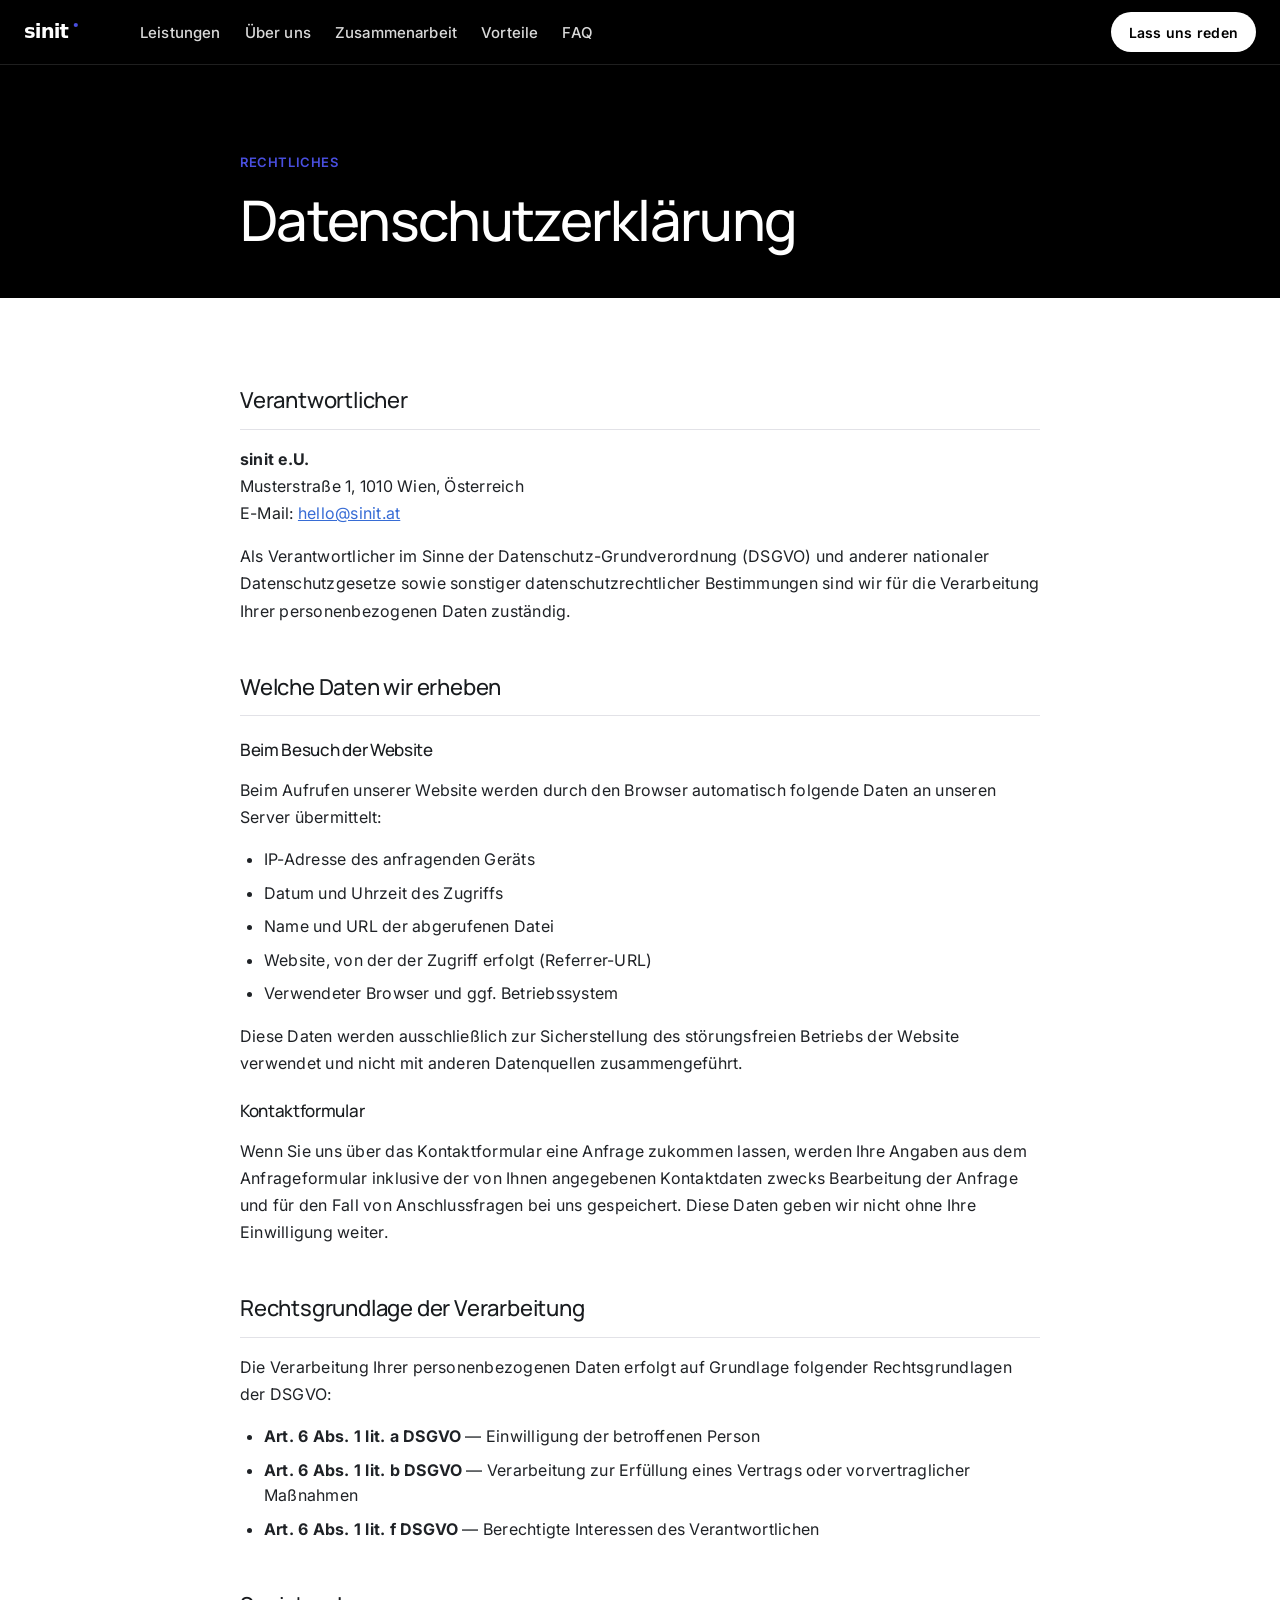
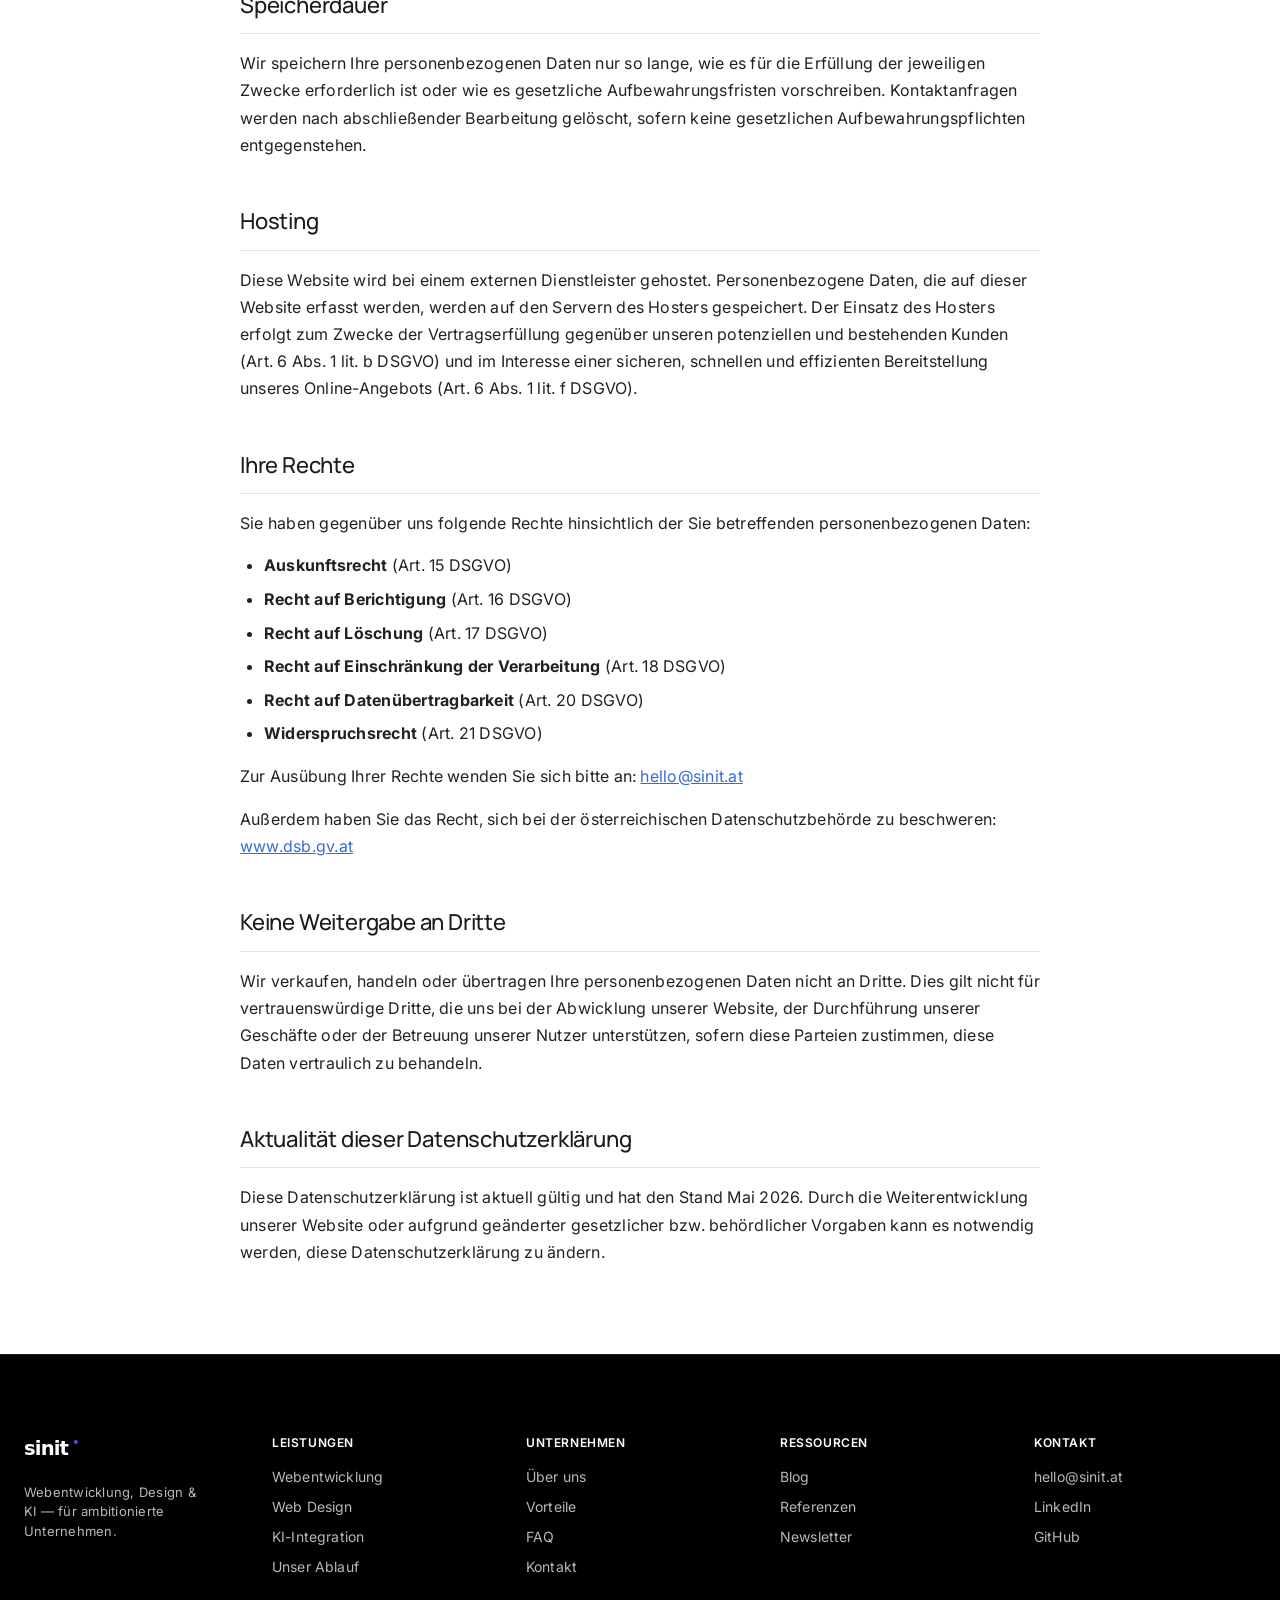
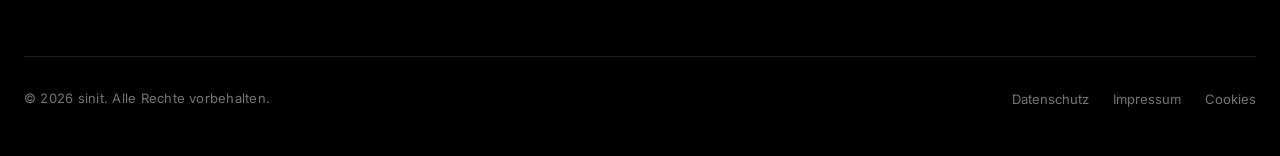
==== datenschutz.html @ a6695904 "init impressum and datanschuty" ====
<!doctype html>
<html lang="de">
  <head>
    <meta charset="UTF-8" />
    <meta name="viewport" content="width=device-width, initial-scale=1.0" />
    <meta name="robots" content="noindex" />
    <title>Datenschutz · sinit</title>
    <link rel="icon" type="image/svg+xml" href="assets/logo-sinit-glyph.svg" />
    <link rel="preconnect" href="https://fonts.googleapis.com" />
    <link rel="preconnect" href="https://fonts.gstatic.com" crossorigin />
    <link href="https://fonts.googleapis.com/css2?family=Manrope:wght@400;500;600;700&family=Inter:wght@400;500;600;700&display=swap" rel="stylesheet" />
    <link rel="stylesheet" href="scss/main.css" />
  </head>
  <body>

    <!-- NAVBAR -->
    <header class="navbar" role="banner">
      <div class="navbar__inner">
        <a href="index.html" class="navbar__brand" aria-label="sinit Startseite">
          <img src="assets/logo-sinit-light.svg" alt="sinit" class="navbar__logo" />
        </a>
        <nav class="navbar__nav" aria-label="Hauptnavigation">
          <a href="index.html#services" class="navbar__link">Leistungen</a>
          <a href="index.html#about" class="navbar__link">Über uns</a>
          <a href="index.html#process" class="navbar__link">Zusammenarbeit</a>
          <a href="index.html#vorteile" class="navbar__link">Vorteile</a>
          <a href="index.html#faq" class="navbar__link">FAQ</a>
        </nav>
        <div class="navbar__actions">
          <a href="index.html#contact" class="btn btn--primary" style="height:40px;padding:0 18px;font-size:14px;">
            Lass uns reden
          </a>
        </div>
        <button class="navbar__hamburger" aria-label="Navigation öffnen" aria-expanded="false" aria-controls="mobile-drawer">
          <span></span><span></span><span></span>
        </button>
      </div>
      <div class="navbar__drawer" id="mobile-drawer" role="dialog" aria-label="Mobile Navigation">
        <a href="index.html#services" class="navbar__link">Leistungen</a>
        <a href="index.html#about" class="navbar__link">Über uns</a>
        <a href="index.html#process" class="navbar__link">Zusammenarbeit</a>
        <a href="index.html#vorteile" class="navbar__link">Vorteile</a>
        <a href="index.html#faq" class="navbar__link">FAQ</a>
        <div class="navbar__actions-mobile">
          <a href="index.html#contact" class="btn btn--primary" style="width:100%;justify-content:center;">Lass uns reden</a>
        </div>
      </div>
    </header>

    <!-- HERO -->
    <div class="legal-hero">
      <div class="legal-hero__inner">
        <p class="legal-hero__eyebrow">Rechtliches</p>
        <h1 class="legal-hero__title">Datenschutzerklärung</h1>
      </div>
    </div>

    <!-- CONTENT -->
    <main class="legal-content">
      <div class="legal-content__inner">

        <div class="legal-content__block">
          <h2>Verantwortlicher</h2>
          <p>
            <strong>sinit e.U.</strong><br />
            Musterstraße 1, 1010 Wien, Österreich<br />
            E-Mail: <a href="mailto:hello@sinit.at">hello@sinit.at</a>
          </p>
          <p>Als Verantwortlicher im Sinne der Datenschutz-Grundverordnung (DSGVO) und anderer nationaler Datenschutzgesetze sowie sonstiger datenschutzrechtlicher Bestimmungen sind wir für die Verarbeitung Ihrer personenbezogenen Daten zuständig.</p>
        </div>

        <div class="legal-content__block">
          <h2>Welche Daten wir erheben</h2>
          <h3>Beim Besuch der Website</h3>
          <p>Beim Aufrufen unserer Website werden durch den Browser automatisch folgende Daten an unseren Server übermittelt:</p>
          <ul>
            <li>IP-Adresse des anfragenden Geräts</li>
            <li>Datum und Uhrzeit des Zugriffs</li>
            <li>Name und URL der abgerufenen Datei</li>
            <li>Website, von der der Zugriff erfolgt (Referrer-URL)</li>
            <li>Verwendeter Browser und ggf. Betriebssystem</li>
          </ul>
          <p>Diese Daten werden ausschließlich zur Sicherstellung des störungsfreien Betriebs der Website verwendet und nicht mit anderen Datenquellen zusammengeführt.</p>

          <h3>Kontaktformular</h3>
          <p>Wenn Sie uns über das Kontaktformular eine Anfrage zukommen lassen, werden Ihre Angaben aus dem Anfrageformular inklusive der von Ihnen angegebenen Kontaktdaten zwecks Bearbeitung der Anfrage und für den Fall von Anschlussfragen bei uns gespeichert. Diese Daten geben wir nicht ohne Ihre Einwilligung weiter.</p>
        </div>

        <div class="legal-content__block">
          <h2>Rechtsgrundlage der Verarbeitung</h2>
          <p>Die Verarbeitung Ihrer personenbezogenen Daten erfolgt auf Grundlage folgender Rechtsgrundlagen der DSGVO:</p>
          <ul>
            <li><strong>Art. 6 Abs. 1 lit. a DSGVO</strong> — Einwilligung der betroffenen Person</li>
            <li><strong>Art. 6 Abs. 1 lit. b DSGVO</strong> — Verarbeitung zur Erfüllung eines Vertrags oder vorvertraglicher Maßnahmen</li>
            <li><strong>Art. 6 Abs. 1 lit. f DSGVO</strong> — Berechtigte Interessen des Verantwortlichen</li>
          </ul>
        </div>

        <div class="legal-content__block">
          <h2>Speicherdauer</h2>
          <p>Wir speichern Ihre personenbezogenen Daten nur so lange, wie es für die Erfüllung der jeweiligen Zwecke erforderlich ist oder wie es gesetzliche Aufbewahrungsfristen vorschreiben. Kontaktanfragen werden nach abschließender Bearbeitung gelöscht, sofern keine gesetzlichen Aufbewahrungspflichten entgegenstehen.</p>
        </div>

        <div class="legal-content__block">
          <h2>Hosting</h2>
          <p>Diese Website wird bei einem externen Dienstleister gehostet. Personenbezogene Daten, die auf dieser Website erfasst werden, werden auf den Servern des Hosters gespeichert. Der Einsatz des Hosters erfolgt zum Zwecke der Vertragserfüllung gegenüber unseren potenziellen und bestehenden Kunden (Art. 6 Abs. 1 lit. b DSGVO) und im Interesse einer sicheren, schnellen und effizienten Bereitstellung unseres Online-Angebots (Art. 6 Abs. 1 lit. f DSGVO).</p>
        </div>

        <div class="legal-content__block">
          <h2>Ihre Rechte</h2>
          <p>Sie haben gegenüber uns folgende Rechte hinsichtlich der Sie betreffenden personenbezogenen Daten:</p>
          <ul>
            <li><strong>Auskunftsrecht</strong> (Art. 15 DSGVO)</li>
            <li><strong>Recht auf Berichtigung</strong> (Art. 16 DSGVO)</li>
            <li><strong>Recht auf Löschung</strong> (Art. 17 DSGVO)</li>
            <li><strong>Recht auf Einschränkung der Verarbeitung</strong> (Art. 18 DSGVO)</li>
            <li><strong>Recht auf Datenübertragbarkeit</strong> (Art. 20 DSGVO)</li>
            <li><strong>Widerspruchsrecht</strong> (Art. 21 DSGVO)</li>
          </ul>
          <p>Zur Ausübung Ihrer Rechte wenden Sie sich bitte an: <a href="mailto:hello@sinit.at">hello@sinit.at</a></p>
          <p>Außerdem haben Sie das Recht, sich bei der österreichischen Datenschutzbehörde zu beschweren: <a href="https://www.dsb.gv.at" target="_blank" rel="noopener">www.dsb.gv.at</a></p>
        </div>

        <div class="legal-content__block">
          <h2>Keine Weitergabe an Dritte</h2>
          <p>Wir verkaufen, handeln oder übertragen Ihre personenbezogenen Daten nicht an Dritte. Dies gilt nicht für vertrauenswürdige Dritte, die uns bei der Abwicklung unserer Website, der Durchführung unserer Geschäfte oder der Betreuung unserer Nutzer unterstützen, sofern diese Parteien zustimmen, diese Daten vertraulich zu behandeln.</p>
        </div>

        <div class="legal-content__block">
          <h2>Aktualität dieser Datenschutzerklärung</h2>
          <p>Diese Datenschutzerklärung ist aktuell gültig und hat den Stand Mai 2026. Durch die Weiterentwicklung unserer Website oder aufgrund geänderter gesetzlicher bzw. behördlicher Vorgaben kann es notwendig werden, diese Datenschutzerklärung zu ändern.</p>
        </div>

      </div>
    </main>

    <!-- FOOTER -->
    <footer class="footer" role="contentinfo">
      <div class="footer__inner">
        <div class="footer__top">
          <div>
            <a href="index.html" class="footer__brand" aria-label="sinit Startseite">
              <img src="assets/logo-sinit-light.svg" alt="sinit" class="footer__logo" />
            </a>
            <p class="footer__tagline">Webentwicklung, Design &amp; KI — für ambitionierte Unternehmen.</p>
          </div>
          <div class="footer__cols">
            <div>
              <div class="footer__col-title">Leistungen</div>
              <ul class="footer__col-list">
                <li><a href="index.html#services" class="footer__col-link">Webentwicklung</a></li>
                <li><a href="index.html#services" class="footer__col-link">Web Design</a></li>
                <li><a href="index.html#services" class="footer__col-link">KI-Integration</a></li>
                <li><a href="index.html#process" class="footer__col-link">Unser Ablauf</a></li>
              </ul>
            </div>
            <div>
              <div class="footer__col-title">Unternehmen</div>
              <ul class="footer__col-list">
                <li><a href="index.html#about" class="footer__col-link">Über uns</a></li>
                <li><a href="index.html#vorteile" class="footer__col-link">Vorteile</a></li>
                <li><a href="index.html#faq" class="footer__col-link">FAQ</a></li>
                <li><a href="index.html#contact" class="footer__col-link">Kontakt</a></li>
              </ul>
            </div>
            <div>
              <div class="footer__col-title">Ressourcen</div>
              <ul class="footer__col-list">
                <li><a href="#" class="footer__col-link">Blog</a></li>
                <li><a href="#" class="footer__col-link">Referenzen</a></li>
                <li><a href="#" class="footer__col-link">Newsletter</a></li>
              </ul>
            </div>
            <div>
              <div class="footer__col-title">Kontakt</div>
              <ul class="footer__col-list">
                <li><a href="mailto:hello@sinit.at" class="footer__col-link">hello@sinit.at</a></li>
                <li><a href="#" class="footer__col-link">LinkedIn</a></li>
                <li><a href="#" class="footer__col-link">GitHub</a></li>
              </ul>
            </div>
          </div>
        </div>
        <div class="footer__divider"></div>
        <div class="footer__bottom">
          <p class="footer__copy">© 2026 sinit. Alle Rechte vorbehalten.</p>
          <nav class="footer__legal-links" aria-label="Rechtliches">
            <a href="datenschutz.html" class="footer__legal-link">Datenschutz</a>
            <a href="impressum.html" class="footer__legal-link">Impressum</a>
            <a href="#" class="footer__legal-link">Cookies</a>
          </nav>
        </div>
      </div>
    </footer>

    <script src="js/main.js"></script>
  </body>
</html>
---- scss/main.css ----
@charset "UTF-8";
@import url("https://fonts.googleapis.com/css2?family=Manrope:wght@400;500;600;700&family=Inter:wght@400;500;600;700&display=swap");
*,
*::before,
*::after {
  box-sizing: border-box;
  margin: 0;
  padding: 0;
}

html {
  font-family: "Inter", system-ui, sans-serif;
  color: #191c1f;
  scroll-behavior: smooth;
  -webkit-font-smoothing: antialiased;
  -moz-osx-font-smoothing: grayscale;
}

body {
  background: #000000;
  overflow-x: hidden;
}

img,
svg {
  display: block;
  max-width: 100%;
}

a {
  color: #376cd5;
  text-decoration: none;
}
a:hover {
  text-decoration: underline;
}

ul,
ol {
  list-style: none;
}

button {
  font-family: "Inter", system-ui, sans-serif;
  cursor: pointer;
  border: none;
  background: none;
}

.t-display-xxl {
  font-family: "Manrope", "Inter Display", system-ui, sans-serif;
  font-weight: 500;
  font-size: 136px;
  line-height: 1;
  letter-spacing: -2.72px;
}

.t-display-xl {
  font-family: "Manrope", "Inter Display", system-ui, sans-serif;
  font-weight: 500;
  font-size: 80px;
  line-height: 1;
  letter-spacing: -0.8px;
}

.t-display-lg {
  font-family: "Manrope", "Inter Display", system-ui, sans-serif;
  font-weight: 500;
  font-size: 48px;
  line-height: 1.21;
  letter-spacing: -0.48px;
}

.t-display-md {
  font-family: "Manrope", "Inter Display", system-ui, sans-serif;
  font-weight: 500;
  font-size: 40px;
  line-height: 1.2;
  letter-spacing: -0.4px;
}

.t-heading-lg {
  font-family: "Manrope", "Inter Display", system-ui, sans-serif;
  font-weight: 500;
  font-size: 32px;
  line-height: 1.19;
  letter-spacing: -0.32px;
}

.t-heading-md {
  font-family: "Manrope", "Inter Display", system-ui, sans-serif;
  font-weight: 500;
  font-size: 24px;
  line-height: 1.33;
}

.t-heading-sm {
  font-family: "Manrope", "Inter Display", system-ui, sans-serif;
  font-weight: 500;
  font-size: 20px;
  line-height: 1.4;
}

.t-body-lg {
  font-family: "Inter", system-ui, sans-serif;
  font-weight: 400;
  font-size: 18px;
  line-height: 1.56;
  letter-spacing: -0.09px;
}

.t-body-md {
  font-family: "Inter", system-ui, sans-serif;
  font-weight: 400;
  font-size: 16px;
  line-height: 1.5;
  letter-spacing: 0.24px;
}

.t-body-md-bold {
  font-family: "Inter", system-ui, sans-serif;
  font-weight: 600;
  font-size: 16px;
  line-height: 1.5;
  letter-spacing: 0.16px;
}

.t-body-sm {
  font-family: "Inter", system-ui, sans-serif;
  font-weight: 400;
  font-size: 14px;
  line-height: 1.43;
}

.t-button-lg {
  font-family: "Manrope", "Inter Display", system-ui, sans-serif;
  font-weight: 500;
  font-size: 20px;
  line-height: 1.4;
}

.t-button-md {
  font-family: "Inter", system-ui, sans-serif;
  font-weight: 600;
  font-size: 16px;
  line-height: 1.5;
  letter-spacing: 0.24px;
}

.t-button-sm {
  font-family: "Inter", system-ui, sans-serif;
  font-weight: 600;
  font-size: 14px;
  line-height: 1.43;
}

.t-caption {
  font-family: "Inter", system-ui, sans-serif;
  font-weight: 400;
  font-size: 13px;
  line-height: 1.4;
}

.t-link-emph {
  font-family: "Inter", system-ui, sans-serif;
  font-weight: 700;
  font-size: 16px;
  line-height: 1.5;
  letter-spacing: 0.24px;
}

h1 {
  font-family: "Manrope", "Inter Display", system-ui, sans-serif;
  font-weight: 500;
  font-size: clamp(48px, 8vw, 96px);
  line-height: 1;
  letter-spacing: -0.022em;
}

h2 {
  font-family: "Manrope", "Inter Display", system-ui, sans-serif;
  font-weight: 500;
  font-size: clamp(36px, 5vw, 48px);
  line-height: 1.21;
  letter-spacing: -0.48px;
}

h3 {
  font-family: "Manrope", "Inter Display", system-ui, sans-serif;
  font-weight: 500;
  font-size: 32px;
  line-height: 1.19;
  letter-spacing: -0.32px;
}

h4 {
  font-family: "Manrope", "Inter Display", system-ui, sans-serif;
  font-weight: 500;
  font-size: 24px;
  line-height: 1.33;
}

h5 {
  font-family: "Manrope", "Inter Display", system-ui, sans-serif;
  font-weight: 500;
  font-size: 20px;
  line-height: 1.4;
}

p {
  font-family: "Inter", system-ui, sans-serif;
  font-weight: 400;
  font-size: 16px;
  line-height: 1.5;
  letter-spacing: 0.24px;
  color: #1f2226;
}

small {
  font-family: "Inter", system-ui, sans-serif;
  font-size: 13px;
  line-height: 1.4;
  color: #505a63;
}

.btn {
  display: inline-flex;
  align-items: center;
  justify-content: center;
  gap: 8px;
  height: 48px;
  padding: 0 28px;
  border-radius: 9999px;
  font-family: "Inter", system-ui, sans-serif;
  font-weight: 600;
  font-size: 16px;
  letter-spacing: 0.24px;
  border: none;
  cursor: pointer;
  transition: color 0.3s ease, border-color 0.3s ease, background-color 0.55s cubic-bezier(0.4, 0, 0.2, 1);
  white-space: nowrap;
  position: relative;
  overflow: hidden;
  z-index: 0;
}
.btn__fill {
  position: absolute;
  border-radius: 50%;
  background: #494fdf;
  transform: scale(0);
  transition: transform 0.55s cubic-bezier(0.4, 0, 0.2, 1);
  pointer-events: none;
  z-index: 0;
}
.btn__text {
  position: relative;
  z-index: 1;
  display: inherit;
  align-items: inherit;
  gap: inherit;
}
.btn--primary {
  background: #ffffff;
  color: #000000;
}
.btn--primary:hover {
  background: #494fdf;
  color: #ffffff;
  text-decoration: none;
}
.btn--dark {
  background: #000000;
  color: #ffffff;
}
.btn--dark:hover {
  background: #494fdf;
  color: #ffffff;
  text-decoration: none;
}
.btn--soft {
  background: #f4f4f4;
  color: #191c1f;
}
.btn--soft:hover {
  background: #494fdf;
  color: #ffffff;
  text-decoration: none;
}
.btn--outline-light {
  background: #ffffff;
  color: #191c1f;
  border: 1px solid #191c1f;
}
.btn--outline-light:hover {
  background: #494fdf;
  color: #ffffff;
  border-color: #494fdf;
  text-decoration: none;
}
.btn--outline-dark {
  background: transparent;
  color: #ffffff;
  border: 1px solid rgba(255, 255, 255, 0.4);
}
.btn--outline-dark:hover {
  background: #494fdf;
  color: #ffffff;
  border-color: #494fdf;
  text-decoration: none;
}
.btn--sm {
  height: 36px;
  padding: 0 16px;
  font-size: 14px;
  background: #f4f4f4;
  color: #191c1f;
}
.btn--sm:hover {
  background: #e2e2e7;
}
.btn--primary-cobalt {
  background: #494fdf;
  color: #ffffff;
}
.btn--primary-cobalt:hover {
  background: #3a40c4;
  text-decoration: none;
}

.card {
  border-radius: 20px;
  padding: 32px;
}
.card--light {
  background: #ffffff;
  color: #191c1f;
  border: 1px solid #e2e2e7;
}
.card--dark {
  background: #16181a;
  color: #ffffff;
}
.card--featured {
  background: #494fdf;
  color: #ffffff;
}

.badge {
  display: inline-flex;
  align-items: center;
  padding: 4px 12px;
  border-radius: 9999px;
  font-size: 13px;
  line-height: 1.4;
}
.badge--tag {
  background: #f4f4f4;
  color: #191c1f;
}
.badge--feature {
  background: #494fdf;
  color: #ffffff;
}
.badge--dark {
  background: rgba(255, 255, 255, 0.1);
  color: #ffffff;
}

.text-input {
  height: 56px;
  padding: 14px 16px;
  border-radius: 12px;
  border: 1px solid #e2e2e7;
  background: #ffffff;
  color: #191c1f;
  font-family: "Inter", system-ui, sans-serif;
  font-size: 16px;
  letter-spacing: 0.24px;
  width: 100%;
  transition: outline 0.1s ease;
}
.text-input:focus {
  outline: 2px solid #494fdf;
  outline-offset: -1px;
}
.text-input::placeholder {
  color: #8d969e;
}

textarea.text-input {
  height: auto;
  min-height: 120px;
  padding: 14px 16px;
  resize: vertical;
}

.glyph-box {
  width: 64px;
  height: 64px;
  border-radius: 12px;
  display: flex;
  align-items: center;
  justify-content: center;
  flex-shrink: 0;
}
.glyph-box--teal {
  background: #00a87e;
}
.glyph-box--pink {
  background: #e61e49;
}
.glyph-box--green {
  background: #428619;
}
.glyph-box--blue {
  background: #007bc2;
}
.glyph-box--yellow {
  background: #b09000;
}
.glyph-box--cobalt {
  background: #494fdf;
}
.glyph-box--warning {
  background: #ec7e00;
}
.glyph-box svg {
  width: 28px;
  height: 28px;
  fill: rgba(255, 255, 255, 0.85);
}

.divider {
  height: 1px;
}
.divider--light {
  background: #e2e2e7;
}
.divider--dark {
  background: rgba(255, 255, 255, 0.12);
}
.divider--strong {
  background: #191c1f;
}

@keyframes sinit-fade-up {
  from {
    opacity: 0;
    transform: translateY(28px);
  }
  to {
    opacity: 1;
    transform: translateY(0);
  }
}
@keyframes sinit-fade-in {
  from {
    opacity: 0;
  }
  to {
    opacity: 1;
  }
}
.navbar {
  animation: sinit-fade-in 0.5s ease both;
}

.hero__eyebrow {
  animation: sinit-fade-up 0.6s ease both;
  animation-delay: 0.1s;
}

.hero__title {
  animation: sinit-fade-up 0.7s ease both;
  animation-delay: 0.22s;
}

.hero__subtitle {
  animation: sinit-fade-up 0.7s ease both;
  animation-delay: 0.38s;
}

.hero__ctas {
  animation: sinit-fade-up 0.6s ease both;
  animation-delay: 0.52s;
}

.hero__disclosure {
  animation: sinit-fade-up 0.6s ease both;
  animation-delay: 0.64s;
}

.animate-fade-up {
  opacity: 0;
  transform: translateY(28px);
  transition: opacity 0.65s ease, transform 0.65s ease;
}
.animate-fade-up.is-visible {
  opacity: 1;
  transform: translateY(0);
}

.animate-stagger > * {
  opacity: 0;
  transform: translateY(24px);
  transition: opacity 0.55s ease, transform 0.55s ease;
}
.animate-stagger.is-visible > *:nth-child(1) {
  opacity: 1;
  transform: translateY(0);
  transition-delay: 0s;
}
.animate-stagger.is-visible > *:nth-child(2) {
  opacity: 1;
  transform: translateY(0);
  transition-delay: 0.1s;
}
.animate-stagger.is-visible > *:nth-child(3) {
  opacity: 1;
  transform: translateY(0);
  transition-delay: 0.2s;
}
.animate-stagger.is-visible > *:nth-child(4) {
  opacity: 1;
  transform: translateY(0);
  transition-delay: 0.3s;
}
.animate-stagger.is-visible > *:nth-child(5) {
  opacity: 1;
  transform: translateY(0);
  transition-delay: 0.4s;
}
.animate-stagger.is-visible > *:nth-child(6) {
  opacity: 1;
  transform: translateY(0);
  transition-delay: 0.5s;
}
.animate-stagger.is-visible > *:nth-child(7) {
  opacity: 1;
  transform: translateY(0);
  transition-delay: 0.6s;
}
.animate-stagger.is-visible > *:nth-child(8) {
  opacity: 1;
  transform: translateY(0);
  transition-delay: 0.7s;
}

.cursor-dot {
  position: fixed;
  top: 0;
  left: 0;
  width: 10px;
  height: 10px;
  border-radius: 50%;
  background: #494fdf;
  pointer-events: none;
  z-index: 9999;
  will-change: transform;
  transition: width 0.2s ease, height 0.2s ease, opacity 0.3s ease, background 0.2s ease;
  opacity: 0;
}
.cursor-dot.is-active {
  opacity: 1;
}
.cursor-dot.is-hovering {
  width: 20px;
  height: 20px;
  background: #4f55f1;
}
@media (hover: none) {
  .cursor-dot {
    display: none;
  }
}

@media (prefers-reduced-motion: reduce) {
  .navbar,
  .hero__eyebrow,
  .hero__title,
  .hero__subtitle,
  .hero__ctas,
  .hero__disclosure {
    animation: none;
    opacity: 1;
    transform: none;
  }
  .animate-fade-up,
  .animate-stagger > * {
    opacity: 1;
    transform: none;
    transition: none;
  }
}
.navbar {
  position: sticky;
  top: 0;
  z-index: 100;
  background: #000000;
  color: #ffffff;
  border-bottom: 1px solid rgba(255, 255, 255, 0.12);
}
.navbar__inner {
  max-width: 1280px;
  margin: 0 auto;
  height: 64px;
  display: flex;
  align-items: center;
  padding: 0 24px;
  gap: 32px;
}
.navbar__brand {
  display: inline-flex;
  align-items: center;
  gap: 6px;
  text-decoration: none;
  color: #ffffff;
  flex-shrink: 0;
}
.navbar__brand:hover {
  text-decoration: none;
}
.navbar__logo {
  height: 28px;
  width: auto;
}
.navbar__nav {
  display: flex;
  align-items: center;
  gap: 24px;
}
.navbar__link {
  color: rgba(255, 255, 255, 0.85);
  font-family: "Inter", system-ui, sans-serif;
  font-size: 15px;
  font-weight: 500;
  letter-spacing: 0.16px;
  text-decoration: none;
  transition: color 0.15s ease;
}
.navbar__link:hover {
  color: #ffffff;
  text-decoration: none;
}
.navbar__actions {
  margin-left: auto;
  display: flex;
  align-items: center;
  gap: 16px;
}
.navbar__login {
  color: #ffffff;
  font-family: "Inter", system-ui, sans-serif;
  font-size: 14px;
  font-weight: 600;
  letter-spacing: 0.24px;
  text-decoration: none;
}
.navbar__login:hover {
  text-decoration: underline;
}
.navbar__hamburger {
  display: none;
  flex-direction: column;
  gap: 5px;
  cursor: pointer;
  padding: 4px;
  background: none;
  border: none;
}
.navbar__hamburger span {
  display: block;
  width: 22px;
  height: 2px;
  background: #ffffff;
  border-radius: 2px;
  transition: transform 0.25s ease, opacity 0.25s ease;
}
.navbar__hamburger.is-open span:nth-child(1) {
  transform: translateY(7px) rotate(45deg);
}
.navbar__hamburger.is-open span:nth-child(2) {
  opacity: 0;
}
.navbar__hamburger.is-open span:nth-child(3) {
  transform: translateY(-7px) rotate(-45deg);
}
.navbar__drawer {
  display: none;
  flex-direction: column;
  gap: 0;
  background: #0a0a0a;
  border-top: 1px solid rgba(255, 255, 255, 0.12);
  padding: 24px 24px 32px;
}
.navbar__drawer.is-open {
  display: flex;
}
.navbar__drawer .navbar__link {
  font-size: 18px;
  padding: 14px 0;
  border-bottom: 1px solid rgba(255, 255, 255, 0.12);
}
.navbar__drawer .navbar__actions-mobile {
  display: flex;
  flex-direction: column;
  gap: 8px;
  margin-top: 24px;
}

@media (max-width: 768px) {
  .navbar__nav, .navbar__login {
    display: none;
  }
  .navbar__hamburger {
    display: flex;
  }
  .navbar__actions .btn {
    display: none;
  }
}
.hero {
  background: #000000;
  color: #ffffff;
  padding: 88px 24px 120px;
  position: relative;
  overflow: hidden;
}
.hero__inner {
  max-width: 1280px;
  margin: 0 auto;
  display: flex;
  flex-direction: column;
  align-items: center;
  text-align: center;
}
.hero__left {
  display: flex;
  flex-direction: column;
  align-items: center;
  gap: 24px;
  max-width: 1080px;
  width: 100%;
}
.hero__eyebrow {
  display: inline-flex;
  align-items: center;
  gap: 8px;
  font-family: "Inter", system-ui, sans-serif;
  font-size: 13px;
  font-weight: 600;
  letter-spacing: 0.6px;
  text-transform: uppercase;
  color: #494fdf;
}
.hero__title {
  font-family: "Manrope", "Inter Display", system-ui, sans-serif;
  font-weight: 500;
  font-size: clamp(52px, 8.5vw, 112px);
  line-height: 1;
  letter-spacing: -0.022em;
  color: #ffffff;
  margin: 0;
}
.hero__subtitle {
  font-family: "Inter", system-ui, sans-serif;
  font-weight: 400;
  font-size: clamp(17px, 2vw, 20px);
  line-height: 1.5;
  letter-spacing: -0.09px;
  color: rgba(255, 255, 255, 0.72);
  max-width: 560px;
  margin: 0;
}
.hero__ctas {
  display: flex;
  justify-content: center;
  gap: 14px;
  flex-wrap: wrap;
  margin-top: 8px;
}
.hero__disclosure {
  font-family: "Inter", system-ui, sans-serif;
  font-size: 12px;
  letter-spacing: 0.16px;
  color: rgba(255, 255, 255, 0.45);
  margin-top: 8px;
  line-height: 1.5;
}

@media (max-width: 768px) {
  .hero {
    padding: 80px 16px 88px;
  }
  .hero__title {
    font-size: clamp(40px, 10vw, 64px);
  }
}
.legal-hero {
  background: #000000;
  padding: 88px 24px 48px;
}
.legal-hero__inner {
  max-width: 800px;
  margin: 0 auto;
}
.legal-hero__eyebrow {
  font-family: "Inter", system-ui, sans-serif;
  font-size: 13px;
  font-weight: 600;
  letter-spacing: 0.6px;
  text-transform: uppercase;
  color: #494fdf;
  margin-bottom: 16px;
}
.legal-hero__title {
  font-family: "Manrope", "Inter Display", system-ui, sans-serif;
  font-weight: 500;
  font-size: clamp(36px, 5vw, 56px);
  line-height: 1.1;
  letter-spacing: -0.03em;
  color: #ffffff;
  margin: 0;
}

.legal-content {
  background: #ffffff;
  padding: 88px 24px;
}
.legal-content__inner {
  max-width: 800px;
  margin: 0 auto;
  display: flex;
  flex-direction: column;
  gap: 48px;
}
.legal-content__block {
  display: flex;
  flex-direction: column;
  gap: 16px;
}
.legal-content__block h2 {
  font-family: "Manrope", "Inter Display", system-ui, sans-serif;
  font-weight: 500;
  font-size: 22px;
  line-height: 1.3;
  letter-spacing: -0.2px;
  color: #191c1f;
  padding-bottom: 14px;
  border-bottom: 1px solid #e2e2e7;
}
.legal-content__block h3 {
  font-family: "Manrope", "Inter Display", system-ui, sans-serif;
  font-weight: 500;
  font-size: 17px;
  color: #191c1f;
  margin-top: 8px;
}
.legal-content__block p {
  color: #1f2226;
  line-height: 1.7;
}
.legal-content__block a {
  color: #376cd5;
  text-decoration: underline;
}
.legal-content__block ul {
  list-style: disc;
  padding-left: 24px;
  display: flex;
  flex-direction: column;
  gap: 8px;
}
.legal-content__block ul li {
  font-family: "Inter", system-ui, sans-serif;
  font-size: 16px;
  line-height: 1.6;
  color: #1f2226;
  letter-spacing: 0.24px;
}

.band {
  padding: 88px 24px;
}
.band--dark {
  background: #000000;
  color: #ffffff;
}
.band--light {
  background: #ffffff;
  color: #191c1f;
}
.band--soft {
  background: #f4f4f4;
  color: #191c1f;
}

.container {
  max-width: 1280px;
  margin: 0 auto;
}

.section-header {
  margin-bottom: 48px;
  max-width: 720px;
}
.section-header--centered {
  margin-left: auto;
  margin-right: auto;
  text-align: center;
  max-width: 640px;
}

.eyebrow {
  font-family: "Inter", system-ui, sans-serif;
  font-weight: 600;
  font-size: 13px;
  letter-spacing: 0.6px;
  text-transform: uppercase;
  margin-bottom: 14px;
}
.eyebrow--light {
  color: #505a63;
}
.eyebrow--dark {
  color: rgba(255, 255, 255, 0.55);
}
.eyebrow--cobalt {
  color: #494fdf;
}

.services {
  background: #ffffff;
  padding: 88px 24px;
}
.services__header {
  margin-bottom: 48px;
  max-width: 680px;
}
.services__header h2 {
  color: #191c1f;
}
.services__grid {
  display: grid;
  grid-template-columns: repeat(2, 1fr);
  gap: 24px;
}
.services__card {
  background: #ffffff;
  border: 1px solid #e2e2e7;
  border-radius: 20px;
  padding: 32px;
  display: flex;
  flex-direction: column;
  gap: 16px;
  transition: border-color 0.2s ease, box-shadow 0.2s ease;
}
.services__card:hover {
  border-color: #c9c9cd;
  box-shadow: 0 4px 24px rgba(0, 0, 0, 0.06);
}
.services__card h4 {
  color: #191c1f;
  margin-top: 8px;
}
.services__card p {
  color: #1f2226;
  flex-grow: 1;
}
.services__card-link {
  color: #376cd5;
  font-family: "Inter", system-ui, sans-serif;
  font-weight: 600;
  font-size: 15px;
  letter-spacing: 0.16px;
  text-decoration: none;
  display: inline-flex;
  align-items: center;
  gap: 6px;
  margin-top: auto;
}
.services__card-link:hover {
  text-decoration: underline;
}
.services__card-link::after {
  content: "→";
  transition: transform 0.15s ease;
}
.services__card-link:hover::after {
  transform: translateX(3px);
}
@media (max-width: 768px) {
  .services__grid {
    grid-template-columns: 1fr;
  }
}

.about {
  background: #000000;
  padding: 88px 24px;
  color: #ffffff;
}
.about__inner {
  max-width: 1280px;
  margin: 0 auto;
  display: grid;
  grid-template-columns: 1fr 1fr;
  gap: 80px;
  align-items: center;
}
.about__content {
  display: flex;
  flex-direction: column;
  gap: 24px;
}
.about__content h2 {
  color: #ffffff;
}
.about__content p {
  color: rgba(255, 255, 255, 0.72);
}
.about__stats {
  display: grid;
  grid-template-columns: 1fr 1fr;
  gap: 24px;
}
.about__stat {
  background: #16181a;
  border: 1px solid rgba(255, 255, 255, 0.12);
  border-radius: 20px;
  padding: 32px;
  display: flex;
  flex-direction: column;
  gap: 14px;
}
.about__stat-value {
  font-family: "Manrope", "Inter Display", system-ui, sans-serif;
  font-weight: 500;
  font-size: 24px;
  line-height: 1.2;
  letter-spacing: -0.3px;
  color: #ffffff;
  padding-bottom: 14px;
  border-bottom: 1px solid rgba(255, 255, 255, 0.12);
}
.about__stat-label {
  font-family: "Inter", system-ui, sans-serif;
  font-size: 13px;
  line-height: 1.6;
  color: rgba(255, 255, 255, 0.72);
}
@media (max-width: 1024px) {
  .about__inner {
    grid-template-columns: 1fr;
    gap: 88px;
  }
}
@media (max-width: 480px) {
  .about__stats {
    grid-template-columns: 1fr;
  }
}

.process {
  background: #ffffff;
  padding: 88px 24px;
}
.process__header {
  max-width: 600px;
  margin-bottom: 48px;
}
.process__header h2 {
  color: #191c1f;
}
.process__steps {
  max-width: 1280px;
  margin: 0 auto;
  display: grid;
  grid-template-columns: repeat(4, 1fr);
  gap: 24px;
  position: relative;
}
.process__steps::before {
  content: "";
  position: absolute;
  top: 28px;
  left: calc(12.5% + 28px);
  right: calc(12.5% + 28px);
  height: 1px;
  background: #e2e2e7;
}
@media (max-width: 1024px) {
  .process__steps::before {
    display: none;
  }
}
.process__step {
  display: flex;
  flex-direction: column;
  gap: 16px;
  position: relative;
}
.process__step-number {
  width: 56px;
  height: 56px;
  border-radius: 9999px;
  border: 1px solid #e2e2e7;
  background: #ffffff;
  display: flex;
  align-items: center;
  justify-content: center;
  font-family: "Manrope", "Inter Display", system-ui, sans-serif;
  font-weight: 500;
  font-size: 18px;
  color: #494fdf;
  flex-shrink: 0;
  position: relative;
  z-index: 1;
}
.process__step-title {
  font-family: "Manrope", "Inter Display", system-ui, sans-serif;
  font-weight: 500;
  font-size: 20px;
  line-height: 1.4;
  color: #191c1f;
}
.process__step-body {
  font-family: "Inter", system-ui, sans-serif;
  font-size: 15px;
  line-height: 1.5;
  color: #505a63;
}
@media (max-width: 1024px) {
  .process__steps {
    grid-template-columns: repeat(2, 1fr);
  }
}
@media (max-width: 768px) {
  .process__steps {
    grid-template-columns: 1fr;
  }
}

.pricing {
  background: #000000;
  padding: 120px 24px;
  color: #ffffff;
}
.pricing__header {
  text-align: center;
  margin-bottom: 88px;
  max-width: 560px;
  margin-left: auto;
  margin-right: auto;
}
.pricing__header h2 {
  color: #ffffff;
  margin-bottom: 16px;
}
.pricing__header p {
  color: rgba(255, 255, 255, 0.72);
}
.pricing__grid {
  max-width: 1280px;
  margin: 0 auto;
  display: grid;
  grid-template-columns: repeat(3, 1fr);
  gap: 24px;
  align-items: start;
}
.pricing__card {
  background: #16181a;
  border-radius: 20px;
  padding: 32px;
  display: flex;
  flex-direction: column;
  gap: 16px;
  border: 1px solid rgba(255, 255, 255, 0.12);
  transition: border-color 0.2s ease;
}
.pricing__card:hover {
  border-color: rgba(255, 255, 255, 0.2);
}
.pricing__card--featured {
  background: #494fdf;
  border-color: transparent;
  position: relative;
}
.pricing__card--featured .pricing__card-name,
.pricing__card--featured .pricing__card-price,
.pricing__card--featured .pricing__card-period,
.pricing__card--featured .pricing__card-desc,
.pricing__card--featured .pricing__card-feature {
  color: #ffffff;
}
.pricing__card--featured .pricing__card-feature::before {
  background: #ffffff;
}
.pricing__card--featured .pricing__card-divider {
  background: rgba(255, 255, 255, 0.2);
}
.pricing__badge {
  display: inline-flex;
  align-self: flex-start;
  padding: 4px 12px;
  border-radius: 9999px;
  font-size: 12px;
  font-weight: 600;
  letter-spacing: 0.3px;
  background: rgba(255, 255, 255, 0.2);
  color: #ffffff;
  text-transform: uppercase;
}
.pricing__card-name {
  font-family: "Manrope", "Inter Display", system-ui, sans-serif;
  font-weight: 500;
  font-size: 22px;
  letter-spacing: -0.2px;
  color: #ffffff;
}
.pricing__card-price {
  font-family: "Manrope", "Inter Display", system-ui, sans-serif;
  font-weight: 500;
  font-size: 48px;
  line-height: 1;
  letter-spacing: -0.48px;
  color: #ffffff;
}
.pricing__card-period {
  font-size: 14px;
  color: rgba(255, 255, 255, 0.72);
  font-family: "Inter", system-ui, sans-serif;
}
.pricing__card-desc {
  font-family: "Inter", system-ui, sans-serif;
  font-size: 14px;
  line-height: 1.5;
  color: rgba(255, 255, 255, 0.72);
}
.pricing__card-divider {
  height: 1px;
  background: rgba(255, 255, 255, 0.12);
}
.pricing__card-features {
  display: flex;
  flex-direction: column;
  gap: 14px;
}
.pricing__card-feature {
  font-family: "Inter", system-ui, sans-serif;
  font-size: 14px;
  line-height: 1.5;
  color: rgba(255, 255, 255, 0.72);
  display: flex;
  align-items: flex-start;
  gap: 8px;
}
.pricing__card-feature::before {
  content: "";
  width: 6px;
  height: 6px;
  border-radius: 50%;
  background: rgba(255, 255, 255, 0.72);
  flex-shrink: 0;
  margin-top: 6px;
}
.pricing__card-feature--featured {
  color: #ffffff;
}
.pricing__cta {
  margin-top: 8px;
}
@media (max-width: 1024px) {
  .pricing__grid {
    grid-template-columns: repeat(2, 1fr);
  }
}
@media (max-width: 768px) {
  .pricing__grid {
    grid-template-columns: 1fr;
    max-width: 480px;
  }
}

.faq {
  background: #ffffff;
  padding: 88px 24px;
}
.faq__inner {
  max-width: 1280px;
  margin: 0 auto;
  display: grid;
  grid-template-columns: 1fr 2fr;
  gap: 80px;
  align-items: start;
}
.faq__header {
  position: sticky;
  top: 88px;
}
.faq__header h2 {
  color: #191c1f;
  margin-bottom: 16px;
}
.faq__header p {
  color: #505a63;
}
.faq__list {
  display: flex;
  flex-direction: column;
}
.faq__item {
  border-top: 1px solid #e2e2e7;
}
.faq__item:last-child {
  border-bottom: 1px solid #e2e2e7;
}
.faq__question {
  width: 100%;
  background: none;
  border: none;
  text-align: left;
  padding: 24px 0;
  display: flex;
  justify-content: space-between;
  align-items: center;
  gap: 16px;
  cursor: pointer;
  font-family: "Manrope", "Inter Display", system-ui, sans-serif;
  font-weight: 500;
  font-size: 18px;
  line-height: 1.4;
  color: #191c1f;
}
.faq__question:hover {
  color: #494fdf;
}
.faq__question-icon {
  flex-shrink: 0;
  transition: transform 0.3s ease, color 0.2s ease;
  color: #505a63;
  font-size: 28px;
  font-weight: 300;
  line-height: 1;
  font-family: "Manrope", "Inter Display", system-ui, sans-serif;
}
.faq__question-icon::after {
  content: "+";
}
.faq__question:hover .faq__question-icon {
  color: #494fdf;
}
.faq__question[aria-expanded=true] {
  color: #191c1f;
}
.faq__question[aria-expanded=true] .faq__question-icon {
  transform: rotate(45deg);
  color: #191c1f;
}
.faq__answer {
  overflow: hidden;
  max-height: 0;
  transition: max-height 0.35s ease;
}
.faq__answer-inner {
  padding: 0 0 24px;
  font-family: "Inter", system-ui, sans-serif;
  font-size: 16px;
  line-height: 1.6;
  color: #505a63;
  max-width: 640px;
}
@media (max-width: 1024px) {
  .faq__inner {
    grid-template-columns: 1fr;
    gap: 48px;
  }
  .faq__header {
    position: static;
  }
}

.contact {
  background: #000000;
  padding: 120px 24px;
  color: #ffffff;
}
.contact__inner {
  max-width: 1280px;
  margin: 0 auto;
  display: grid;
  grid-template-columns: 1fr 1fr;
  gap: 80px;
  align-items: start;
}
.contact__content {
  display: flex;
  flex-direction: column;
  gap: 24px;
}
.contact__content h2 {
  color: #ffffff;
}
.contact__content p {
  color: rgba(255, 255, 255, 0.72);
}
.contact__trust {
  display: flex;
  flex-direction: column;
  gap: 14px;
  margin-top: 8px;
}
.contact__trust-item {
  display: flex;
  align-items: center;
  gap: 8px;
  font-family: "Inter", system-ui, sans-serif;
  font-size: 14px;
  color: rgba(255, 255, 255, 0.72);
}
.contact__trust-item::before {
  content: "✓";
  width: 28px;
  height: 28px;
  border-radius: 50%;
  background: #494fdf;
  color: #ffffff;
  display: flex;
  align-items: center;
  justify-content: center;
  font-size: 14px;
  font-weight: 700;
  flex-shrink: 0;
}
.contact__form {
  background: #16181a;
  border-radius: 20px;
  padding: 32px;
  border: 1px solid rgba(255, 255, 255, 0.12);
  display: flex;
  flex-direction: column;
  gap: 16px;
}
.contact__form-row {
  display: grid;
  grid-template-columns: 1fr 1fr;
  gap: 16px;
}
@media (max-width: 768px) {
  .contact__form-row {
    grid-template-columns: 1fr;
  }
}
.contact__form-group {
  display: flex;
  flex-direction: column;
  gap: 6px;
}
.contact__form-group label {
  font-family: "Inter", system-ui, sans-serif;
  font-size: 13px;
  font-weight: 600;
  color: rgba(255, 255, 255, 0.7);
  letter-spacing: 0.3px;
}
.contact__form-group .text-input {
  background: #0a0a0a;
  border-color: rgba(255, 255, 255, 0.12);
  color: #ffffff;
}
.contact__form-group .text-input::placeholder {
  color: rgba(255, 255, 255, 0.3);
}
.contact__form-group .text-input:focus {
  outline-color: #494fdf;
}
@media (max-width: 1024px) {
  .contact__inner {
    grid-template-columns: 1fr;
  }
}

.footer {
  background: #000000;
  color: rgba(255, 255, 255, 0.72);
  padding: 80px 24px 48px;
  border-top: 1px solid rgba(255, 255, 255, 0.12);
}
.footer__inner {
  max-width: 1280px;
  margin: 0 auto;
}
.footer__top {
  display: grid;
  grid-template-columns: 200px 1fr;
  gap: 48px;
  margin-bottom: 80px;
  align-items: start;
}
.footer__brand {
  display: inline-flex;
  align-items: center;
  gap: 6px;
  text-decoration: none;
  color: #ffffff;
}
.footer__brand:hover {
  text-decoration: none;
}
.footer__logo {
  height: 28px;
  width: auto;
}
.footer__tagline {
  font-family: "Inter", system-ui, sans-serif;
  font-size: 13px;
  line-height: 1.5;
  color: rgba(255, 255, 255, 0.72);
  margin-top: 16px;
  max-width: 180px;
}
.footer__cols {
  display: grid;
  grid-template-columns: repeat(4, 1fr);
  gap: 32px;
}
.footer__col-title {
  font-family: "Inter", system-ui, sans-serif;
  font-size: 12px;
  font-weight: 600;
  color: #ffffff;
  letter-spacing: 0.6px;
  text-transform: uppercase;
  margin-bottom: 16px;
}
.footer__col-list {
  display: flex;
  flex-direction: column;
  gap: 10px;
}
.footer__col-link {
  color: rgba(255, 255, 255, 0.72);
  font-family: "Inter", system-ui, sans-serif;
  font-size: 14px;
  letter-spacing: 0.16px;
  text-decoration: none;
  transition: color 0.15s ease;
}
.footer__col-link:hover {
  color: #ffffff;
  text-decoration: none;
}
.footer__divider {
  height: 1px;
  background: rgba(255, 255, 255, 0.12);
  margin-bottom: 32px;
}
.footer__bottom {
  display: flex;
  align-items: center;
  justify-content: space-between;
  gap: 24px;
  flex-wrap: wrap;
}
.footer__copy {
  font-family: "Inter", system-ui, sans-serif;
  font-size: 13px;
  color: rgba(255, 255, 255, 0.45);
  letter-spacing: 0.24px;
}
.footer__legal-links {
  display: flex;
  gap: 24px;
}
.footer__legal-link {
  color: rgba(255, 255, 255, 0.45);
  font-family: "Inter", system-ui, sans-serif;
  font-size: 13px;
  text-decoration: none;
}
.footer__legal-link:hover {
  color: rgba(255, 255, 255, 0.72);
}
@media (max-width: 1024px) {
  .footer__top {
    grid-template-columns: 1fr;
  }
  .footer__cols {
    grid-template-columns: repeat(2, 1fr);
  }
}
@media (max-width: 768px) {
  .footer__cols {
    grid-template-columns: 1fr 1fr;
  }
  .footer__bottom {
    flex-direction: column;
    align-items: flex-start;
  }
}
@media (max-width: 480px) {
  .footer__cols {
    grid-template-columns: 1fr;
  }
}
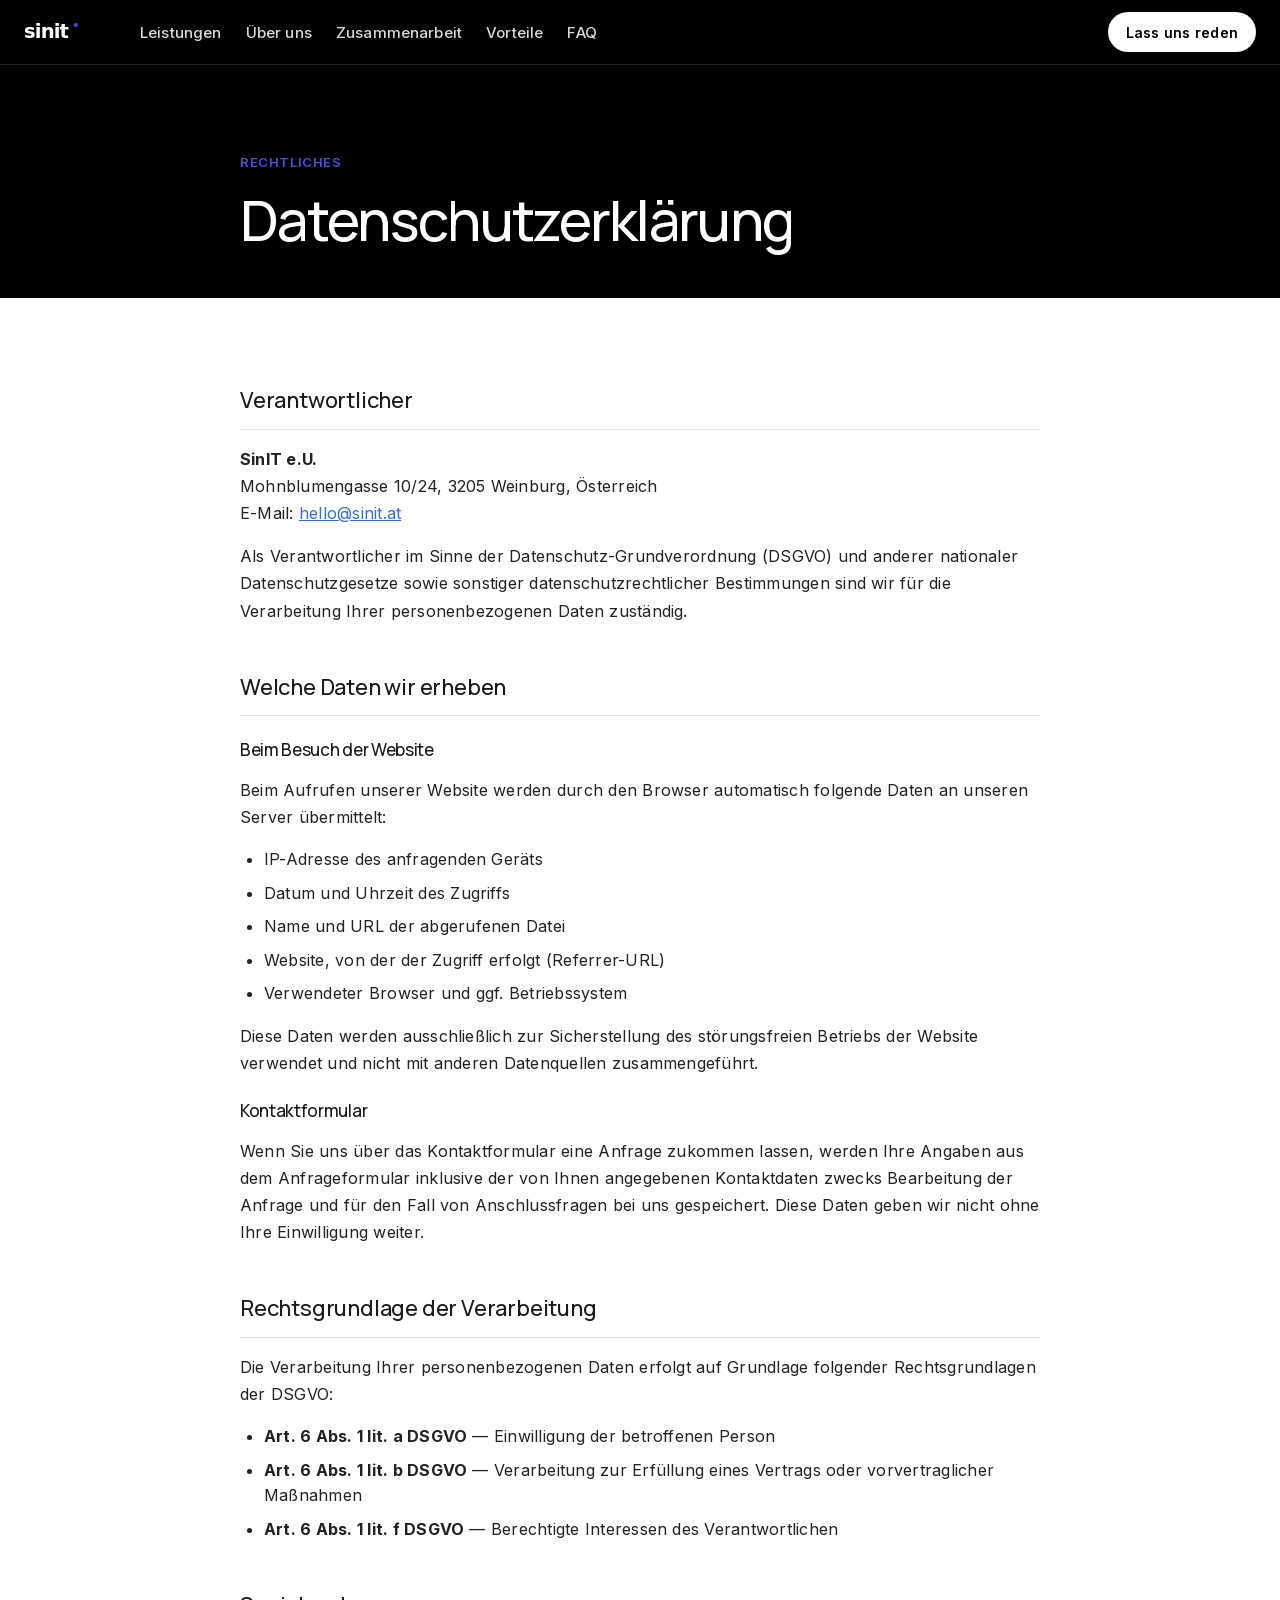
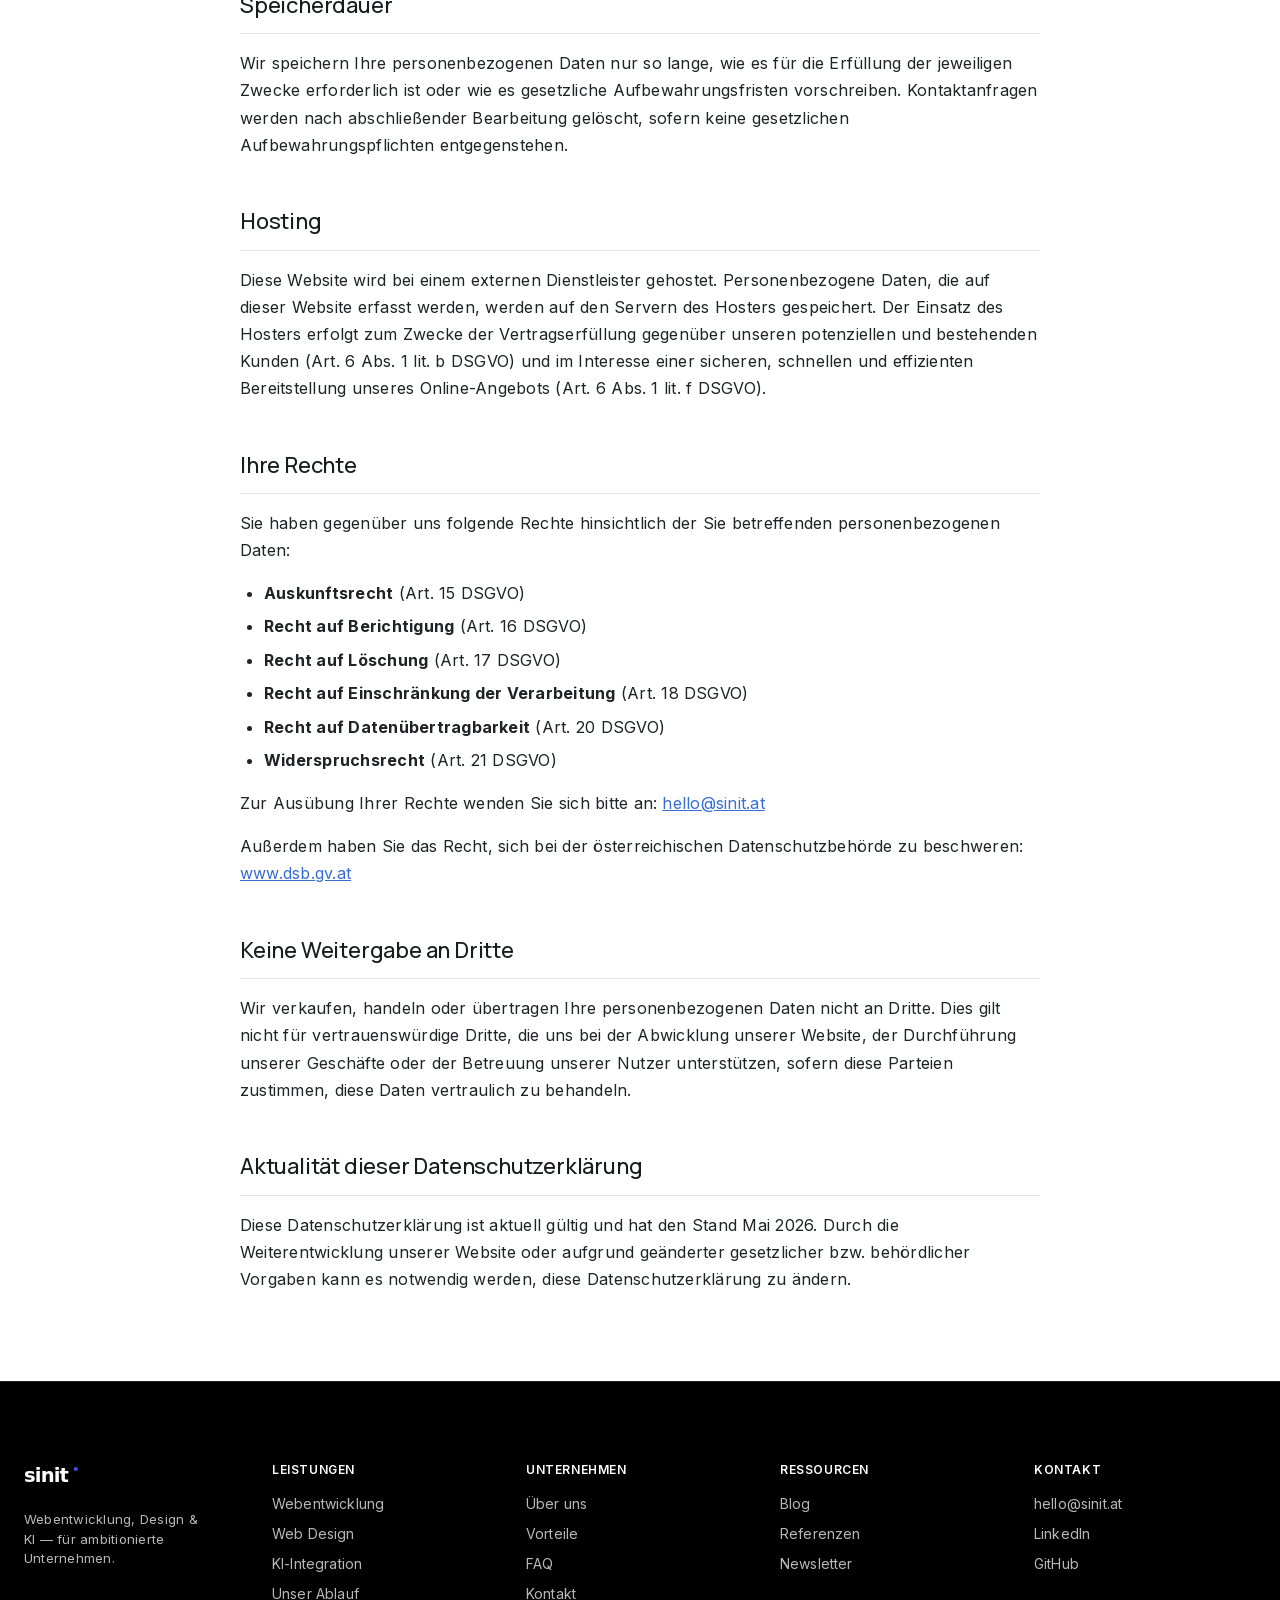
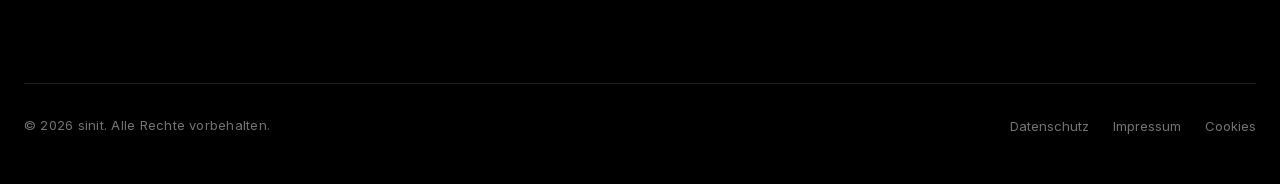
==== commit 6741daa2: "changed addresses" ====
--- a/datenschutz.html
+++ b/datenschutz.html
@@ -5,19 +5,24 @@
     <meta name="viewport" content="width=device-width, initial-scale=1.0" />
     <meta name="robots" content="noindex" />
     <title>Datenschutz · sinit</title>
-    <link rel="icon" type="image/svg+xml" href="assets/logo-sinit-glyph.svg" />
-    <link rel="preconnect" href="https://fonts.googleapis.com" />
-    <link rel="preconnect" href="https://fonts.gstatic.com" crossorigin />
-    <link href="https://fonts.googleapis.com/css2?family=Manrope:wght@400;500;600;700&family=Inter:wght@400;500;600;700&display=swap" rel="stylesheet" />
+    <link rel="icon" type="image/svg+xml" href="assets/logo-s-glyph.svg" />
+    <link rel="stylesheet" />
     <link rel="stylesheet" href="scss/main.css" />
   </head>
   <body>
-
     <!-- NAVBAR -->
     <header class="navbar" role="banner">
       <div class="navbar__inner">
-        <a href="index.html" class="navbar__brand" aria-label="sinit Startseite">
-          <img src="assets/logo-sinit-light.svg" alt="sinit" class="navbar__logo" />
+        <a
+          href="index.html"
+          class="navbar__brand"
+          aria-label="sinit Startseite"
+        >
+          <img
+            src="assets/logo-sinit-light.svg"
+            alt="sinit"
+            class="navbar__logo"
+          />
         </a>
         <nav class="navbar__nav" aria-label="Hauptnavigation">
           <a href="index.html#services" class="navbar__link">Leistungen</a>
@@ -27,22 +32,41 @@
           <a href="index.html#faq" class="navbar__link">FAQ</a>
         </nav>
         <div class="navbar__actions">
-          <a href="index.html#contact" class="btn btn--primary" style="height:40px;padding:0 18px;font-size:14px;">
+          <a
+            href="index.html#contact"
+            class="btn btn--primary"
+            style="height: 40px; padding: 0 18px; font-size: 14px"
+          >
             Lass uns reden
           </a>
         </div>
-        <button class="navbar__hamburger" aria-label="Navigation öffnen" aria-expanded="false" aria-controls="mobile-drawer">
+        <button
+          class="navbar__hamburger"
+          aria-label="Navigation öffnen"
+          aria-expanded="false"
+          aria-controls="mobile-drawer"
+        >
           <span></span><span></span><span></span>
         </button>
       </div>
-      <div class="navbar__drawer" id="mobile-drawer" role="dialog" aria-label="Mobile Navigation">
+      <div
+        class="navbar__drawer"
+        id="mobile-drawer"
+        role="dialog"
+        aria-label="Mobile Navigation"
+      >
         <a href="index.html#services" class="navbar__link">Leistungen</a>
         <a href="index.html#about" class="navbar__link">Über uns</a>
         <a href="index.html#process" class="navbar__link">Zusammenarbeit</a>
         <a href="index.html#vorteile" class="navbar__link">Vorteile</a>
         <a href="index.html#faq" class="navbar__link">FAQ</a>
         <div class="navbar__actions-mobile">
-          <a href="index.html#contact" class="btn btn--primary" style="width:100%;justify-content:center;">Lass uns reden</a>
+          <a
+            href="index.html#contact"
+            class="btn btn--primary"
+            style="width: 100%; justify-content: center"
+            >Lass uns reden</a
+          >
         </div>
       </div>
     </header>
@@ -58,21 +82,28 @@
     <!-- CONTENT -->
     <main class="legal-content">
       <div class="legal-content__inner">
-
         <div class="legal-content__block">
           <h2>Verantwortlicher</h2>
           <p>
-            <strong>sinit e.U.</strong><br />
-            Musterstraße 1, 1010 Wien, Österreich<br />
+            <strong>SinIT e.U.</strong><br />
+            Mohnblumengasse 10/24, 3205 Weinburg, Österreich<br />
             E-Mail: <a href="mailto:hello@sinit.at">hello@sinit.at</a>
           </p>
-          <p>Als Verantwortlicher im Sinne der Datenschutz-Grundverordnung (DSGVO) und anderer nationaler Datenschutzgesetze sowie sonstiger datenschutzrechtlicher Bestimmungen sind wir für die Verarbeitung Ihrer personenbezogenen Daten zuständig.</p>
+          <p>
+            Als Verantwortlicher im Sinne der Datenschutz-Grundverordnung
+            (DSGVO) und anderer nationaler Datenschutzgesetze sowie sonstiger
+            datenschutzrechtlicher Bestimmungen sind wir für die Verarbeitung
+            Ihrer personenbezogenen Daten zuständig.
+          </p>
         </div>
 
         <div class="legal-content__block">
           <h2>Welche Daten wir erheben</h2>
           <h3>Beim Besuch der Website</h3>
-          <p>Beim Aufrufen unserer Website werden durch den Browser automatisch folgende Daten an unseren Server übermittelt:</p>
+          <p>
+            Beim Aufrufen unserer Website werden durch den Browser automatisch
+            folgende Daten an unseren Server übermittelt:
+          </p>
           <ul>
             <li>IP-Adresse des anfragenden Geräts</li>
             <li>Datum und Uhrzeit des Zugriffs</li>
@@ -80,57 +111,120 @@
             <li>Website, von der der Zugriff erfolgt (Referrer-URL)</li>
             <li>Verwendeter Browser und ggf. Betriebssystem</li>
           </ul>
-          <p>Diese Daten werden ausschließlich zur Sicherstellung des störungsfreien Betriebs der Website verwendet und nicht mit anderen Datenquellen zusammengeführt.</p>
+          <p>
+            Diese Daten werden ausschließlich zur Sicherstellung des
+            störungsfreien Betriebs der Website verwendet und nicht mit anderen
+            Datenquellen zusammengeführt.
+          </p>
 
           <h3>Kontaktformular</h3>
-          <p>Wenn Sie uns über das Kontaktformular eine Anfrage zukommen lassen, werden Ihre Angaben aus dem Anfrageformular inklusive der von Ihnen angegebenen Kontaktdaten zwecks Bearbeitung der Anfrage und für den Fall von Anschlussfragen bei uns gespeichert. Diese Daten geben wir nicht ohne Ihre Einwilligung weiter.</p>
+          <p>
+            Wenn Sie uns über das Kontaktformular eine Anfrage zukommen lassen,
+            werden Ihre Angaben aus dem Anfrageformular inklusive der von Ihnen
+            angegebenen Kontaktdaten zwecks Bearbeitung der Anfrage und für den
+            Fall von Anschlussfragen bei uns gespeichert. Diese Daten geben wir
+            nicht ohne Ihre Einwilligung weiter.
+          </p>
         </div>
 
         <div class="legal-content__block">
           <h2>Rechtsgrundlage der Verarbeitung</h2>
-          <p>Die Verarbeitung Ihrer personenbezogenen Daten erfolgt auf Grundlage folgender Rechtsgrundlagen der DSGVO:</p>
+          <p>
+            Die Verarbeitung Ihrer personenbezogenen Daten erfolgt auf Grundlage
+            folgender Rechtsgrundlagen der DSGVO:
+          </p>
           <ul>
-            <li><strong>Art. 6 Abs. 1 lit. a DSGVO</strong> — Einwilligung der betroffenen Person</li>
-            <li><strong>Art. 6 Abs. 1 lit. b DSGVO</strong> — Verarbeitung zur Erfüllung eines Vertrags oder vorvertraglicher Maßnahmen</li>
-            <li><strong>Art. 6 Abs. 1 lit. f DSGVO</strong> — Berechtigte Interessen des Verantwortlichen</li>
+            <li>
+              <strong>Art. 6 Abs. 1 lit. a DSGVO</strong> — Einwilligung der
+              betroffenen Person
+            </li>
+            <li>
+              <strong>Art. 6 Abs. 1 lit. b DSGVO</strong> — Verarbeitung zur
+              Erfüllung eines Vertrags oder vorvertraglicher Maßnahmen
+            </li>
+            <li>
+              <strong>Art. 6 Abs. 1 lit. f DSGVO</strong> — Berechtigte
+              Interessen des Verantwortlichen
+            </li>
           </ul>
         </div>
 
         <div class="legal-content__block">
           <h2>Speicherdauer</h2>
-          <p>Wir speichern Ihre personenbezogenen Daten nur so lange, wie es für die Erfüllung der jeweiligen Zwecke erforderlich ist oder wie es gesetzliche Aufbewahrungsfristen vorschreiben. Kontaktanfragen werden nach abschließender Bearbeitung gelöscht, sofern keine gesetzlichen Aufbewahrungspflichten entgegenstehen.</p>
+          <p>
+            Wir speichern Ihre personenbezogenen Daten nur so lange, wie es für
+            die Erfüllung der jeweiligen Zwecke erforderlich ist oder wie es
+            gesetzliche Aufbewahrungsfristen vorschreiben. Kontaktanfragen
+            werden nach abschließender Bearbeitung gelöscht, sofern keine
+            gesetzlichen Aufbewahrungspflichten entgegenstehen.
+          </p>
         </div>
 
         <div class="legal-content__block">
           <h2>Hosting</h2>
-          <p>Diese Website wird bei einem externen Dienstleister gehostet. Personenbezogene Daten, die auf dieser Website erfasst werden, werden auf den Servern des Hosters gespeichert. Der Einsatz des Hosters erfolgt zum Zwecke der Vertragserfüllung gegenüber unseren potenziellen und bestehenden Kunden (Art. 6 Abs. 1 lit. b DSGVO) und im Interesse einer sicheren, schnellen und effizienten Bereitstellung unseres Online-Angebots (Art. 6 Abs. 1 lit. f DSGVO).</p>
+          <p>
+            Diese Website wird bei einem externen Dienstleister gehostet.
+            Personenbezogene Daten, die auf dieser Website erfasst werden,
+            werden auf den Servern des Hosters gespeichert. Der Einsatz des
+            Hosters erfolgt zum Zwecke der Vertragserfüllung gegenüber unseren
+            potenziellen und bestehenden Kunden (Art. 6 Abs. 1 lit. b DSGVO) und
+            im Interesse einer sicheren, schnellen und effizienten
+            Bereitstellung unseres Online-Angebots (Art. 6 Abs. 1 lit. f DSGVO).
+          </p>
         </div>
 
         <div class="legal-content__block">
           <h2>Ihre Rechte</h2>
-          <p>Sie haben gegenüber uns folgende Rechte hinsichtlich der Sie betreffenden personenbezogenen Daten:</p>
+          <p>
+            Sie haben gegenüber uns folgende Rechte hinsichtlich der Sie
+            betreffenden personenbezogenen Daten:
+          </p>
           <ul>
             <li><strong>Auskunftsrecht</strong> (Art. 15 DSGVO)</li>
             <li><strong>Recht auf Berichtigung</strong> (Art. 16 DSGVO)</li>
             <li><strong>Recht auf Löschung</strong> (Art. 17 DSGVO)</li>
-            <li><strong>Recht auf Einschränkung der Verarbeitung</strong> (Art. 18 DSGVO)</li>
-            <li><strong>Recht auf Datenübertragbarkeit</strong> (Art. 20 DSGVO)</li>
+            <li>
+              <strong>Recht auf Einschränkung der Verarbeitung</strong> (Art. 18
+              DSGVO)
+            </li>
+            <li>
+              <strong>Recht auf Datenübertragbarkeit</strong> (Art. 20 DSGVO)
+            </li>
             <li><strong>Widerspruchsrecht</strong> (Art. 21 DSGVO)</li>
           </ul>
-          <p>Zur Ausübung Ihrer Rechte wenden Sie sich bitte an: <a href="mailto:hello@sinit.at">hello@sinit.at</a></p>
-          <p>Außerdem haben Sie das Recht, sich bei der österreichischen Datenschutzbehörde zu beschweren: <a href="https://www.dsb.gv.at" target="_blank" rel="noopener">www.dsb.gv.at</a></p>
+          <p>
+            Zur Ausübung Ihrer Rechte wenden Sie sich bitte an:
+            <a href="mailto:hello@sinit.at">hello@sinit.at</a>
+          </p>
+          <p>
+            Außerdem haben Sie das Recht, sich bei der österreichischen
+            Datenschutzbehörde zu beschweren:
+            <a href="https://www.dsb.gv.at" target="_blank" rel="noopener"
+              >www.dsb.gv.at</a
+            >
+          </p>
         </div>
 
         <div class="legal-content__block">
           <h2>Keine Weitergabe an Dritte</h2>
-          <p>Wir verkaufen, handeln oder übertragen Ihre personenbezogenen Daten nicht an Dritte. Dies gilt nicht für vertrauenswürdige Dritte, die uns bei der Abwicklung unserer Website, der Durchführung unserer Geschäfte oder der Betreuung unserer Nutzer unterstützen, sofern diese Parteien zustimmen, diese Daten vertraulich zu behandeln.</p>
+          <p>
+            Wir verkaufen, handeln oder übertragen Ihre personenbezogenen Daten
+            nicht an Dritte. Dies gilt nicht für vertrauenswürdige Dritte, die
+            uns bei der Abwicklung unserer Website, der Durchführung unserer
+            Geschäfte oder der Betreuung unserer Nutzer unterstützen, sofern
+            diese Parteien zustimmen, diese Daten vertraulich zu behandeln.
+          </p>
         </div>
 
         <div class="legal-content__block">
           <h2>Aktualität dieser Datenschutzerklärung</h2>
-          <p>Diese Datenschutzerklärung ist aktuell gültig und hat den Stand Mai 2026. Durch die Weiterentwicklung unserer Website oder aufgrund geänderter gesetzlicher bzw. behördlicher Vorgaben kann es notwendig werden, diese Datenschutzerklärung zu ändern.</p>
-        </div>
-
+          <p>
+            Diese Datenschutzerklärung ist aktuell gültig und hat den Stand Mai
+            2026. Durch die Weiterentwicklung unserer Website oder aufgrund
+            geänderter gesetzlicher bzw. behördlicher Vorgaben kann es notwendig
+            werden, diese Datenschutzerklärung zu ändern.
+          </p>
+        </div>
       </div>
     </main>
 
@@ -139,28 +233,68 @@
       <div class="footer__inner">
         <div class="footer__top">
           <div>
-            <a href="index.html" class="footer__brand" aria-label="sinit Startseite">
-              <img src="assets/logo-sinit-light.svg" alt="sinit" class="footer__logo" />
+            <a
+              href="index.html"
+              class="footer__brand"
+              aria-label="sinit Startseite"
+            >
+              <img
+                src="assets/logo-sinit-light.svg"
+                alt="sinit"
+                class="footer__logo"
+              />
             </a>
-            <p class="footer__tagline">Webentwicklung, Design &amp; KI — für ambitionierte Unternehmen.</p>
+            <p class="footer__tagline">
+              Webentwicklung, Design &amp; KI — für ambitionierte Unternehmen.
+            </p>
           </div>
           <div class="footer__cols">
             <div>
               <div class="footer__col-title">Leistungen</div>
               <ul class="footer__col-list">
-                <li><a href="index.html#services" class="footer__col-link">Webentwicklung</a></li>
-                <li><a href="index.html#services" class="footer__col-link">Web Design</a></li>
-                <li><a href="index.html#services" class="footer__col-link">KI-Integration</a></li>
-                <li><a href="index.html#process" class="footer__col-link">Unser Ablauf</a></li>
+                <li>
+                  <a href="index.html#services" class="footer__col-link"
+                    >Webentwicklung</a
+                  >
+                </li>
+                <li>
+                  <a href="index.html#services" class="footer__col-link"
+                    >Web Design</a
+                  >
+                </li>
+                <li>
+                  <a href="index.html#services" class="footer__col-link"
+                    >KI-Integration</a
+                  >
+                </li>
+                <li>
+                  <a href="index.html#process" class="footer__col-link"
+                    >Unser Ablauf</a
+                  >
+                </li>
               </ul>
             </div>
             <div>
               <div class="footer__col-title">Unternehmen</div>
               <ul class="footer__col-list">
-                <li><a href="index.html#about" class="footer__col-link">Über uns</a></li>
-                <li><a href="index.html#vorteile" class="footer__col-link">Vorteile</a></li>
-                <li><a href="index.html#faq" class="footer__col-link">FAQ</a></li>
-                <li><a href="index.html#contact" class="footer__col-link">Kontakt</a></li>
+                <li>
+                  <a href="index.html#about" class="footer__col-link"
+                    >Über uns</a
+                  >
+                </li>
+                <li>
+                  <a href="index.html#vorteile" class="footer__col-link"
+                    >Vorteile</a
+                  >
+                </li>
+                <li>
+                  <a href="index.html#faq" class="footer__col-link">FAQ</a>
+                </li>
+                <li>
+                  <a href="index.html#contact" class="footer__col-link"
+                    >Kontakt</a
+                  >
+                </li>
               </ul>
             </div>
             <div>
@@ -174,7 +308,11 @@
             <div>
               <div class="footer__col-title">Kontakt</div>
               <ul class="footer__col-list">
-                <li><a href="mailto:hello@sinit.at" class="footer__col-link">hello@sinit.at</a></li>
+                <li>
+                  <a href="mailto:hello@sinit.at" class="footer__col-link"
+                    >hello@sinit.at</a
+                  >
+                </li>
                 <li><a href="#" class="footer__col-link">LinkedIn</a></li>
                 <li><a href="#" class="footer__col-link">GitHub</a></li>
               </ul>
@@ -185,7 +323,9 @@
         <div class="footer__bottom">
           <p class="footer__copy">© 2026 sinit. Alle Rechte vorbehalten.</p>
           <nav class="footer__legal-links" aria-label="Rechtliches">
-            <a href="datenschutz.html" class="footer__legal-link">Datenschutz</a>
+            <a href="datenschutz.html" class="footer__legal-link"
+              >Datenschutz</a
+            >
             <a href="impressum.html" class="footer__legal-link">Impressum</a>
             <a href="#" class="footer__legal-link">Cookies</a>
           </nav>
--- a/scss/main.css
+++ b/scss/main.css
@@ -1,5 +1,36 @@
 @charset "UTF-8";
-@import url("https://fonts.googleapis.com/css2?family=Manrope:wght@400;500;600;700&family=Inter:wght@400;500;600;700&display=swap");
+@font-face {
+  font-family: "Manrope";
+  font-style: normal;
+  font-weight: 400 700;
+  font-display: swap;
+  src: url("../assets/fonts/manrope-latin-ext.woff2") format("woff2");
+  unicode-range: U+0100-02BA, U+02BD-02C5, U+02C7-02CC, U+02CE-02D7, U+02DD-02FF, U+0304, U+0308, U+0329, U+1D00-1DBF, U+1E00-1E9F, U+1EF2-1EFF, U+2020, U+20A0-20AB, U+20AD-20C0, U+2113, U+2C60-2C7F, U+A720-A7FF;
+}
+@font-face {
+  font-family: "Manrope";
+  font-style: normal;
+  font-weight: 400 700;
+  font-display: swap;
+  src: url("../assets/fonts/manrope-latin.woff2") format("woff2");
+  unicode-range: U+0000-00FF, U+0131, U+0152-0153, U+02BB-02BC, U+02C6, U+02DA, U+02DC, U+0304, U+0308, U+0329, U+2000-206F, U+20AC, U+2122, U+2191, U+2193, U+2212, U+2215, U+FEFF, U+FFFD;
+}
+@font-face {
+  font-family: "Inter";
+  font-style: normal;
+  font-weight: 400 700;
+  font-display: swap;
+  src: url("../assets/fonts/inter-latin-ext.woff2") format("woff2");
+  unicode-range: U+0100-02BA, U+02BD-02C5, U+02C7-02CC, U+02CE-02D7, U+02DD-02FF, U+0304, U+0308, U+0329, U+1D00-1DBF, U+1E00-1E9F, U+1EF2-1EFF, U+2020, U+20A0-20AB, U+20AD-20C0, U+2113, U+2C60-2C7F, U+A720-A7FF;
+}
+@font-face {
+  font-family: "Inter";
+  font-style: normal;
+  font-weight: 400 700;
+  font-display: swap;
+  src: url("../assets/fonts/inter-latin.woff2") format("woff2");
+  unicode-range: U+0000-00FF, U+0131, U+0152-0153, U+02BB-02BC, U+02C6, U+02DA, U+02DC, U+0304, U+0308, U+0329, U+2000-206F, U+20AC, U+2122, U+2191, U+2193, U+2212, U+2215, U+FEFF, U+FFFD;
+}
 *,
 *::before,
 *::after {
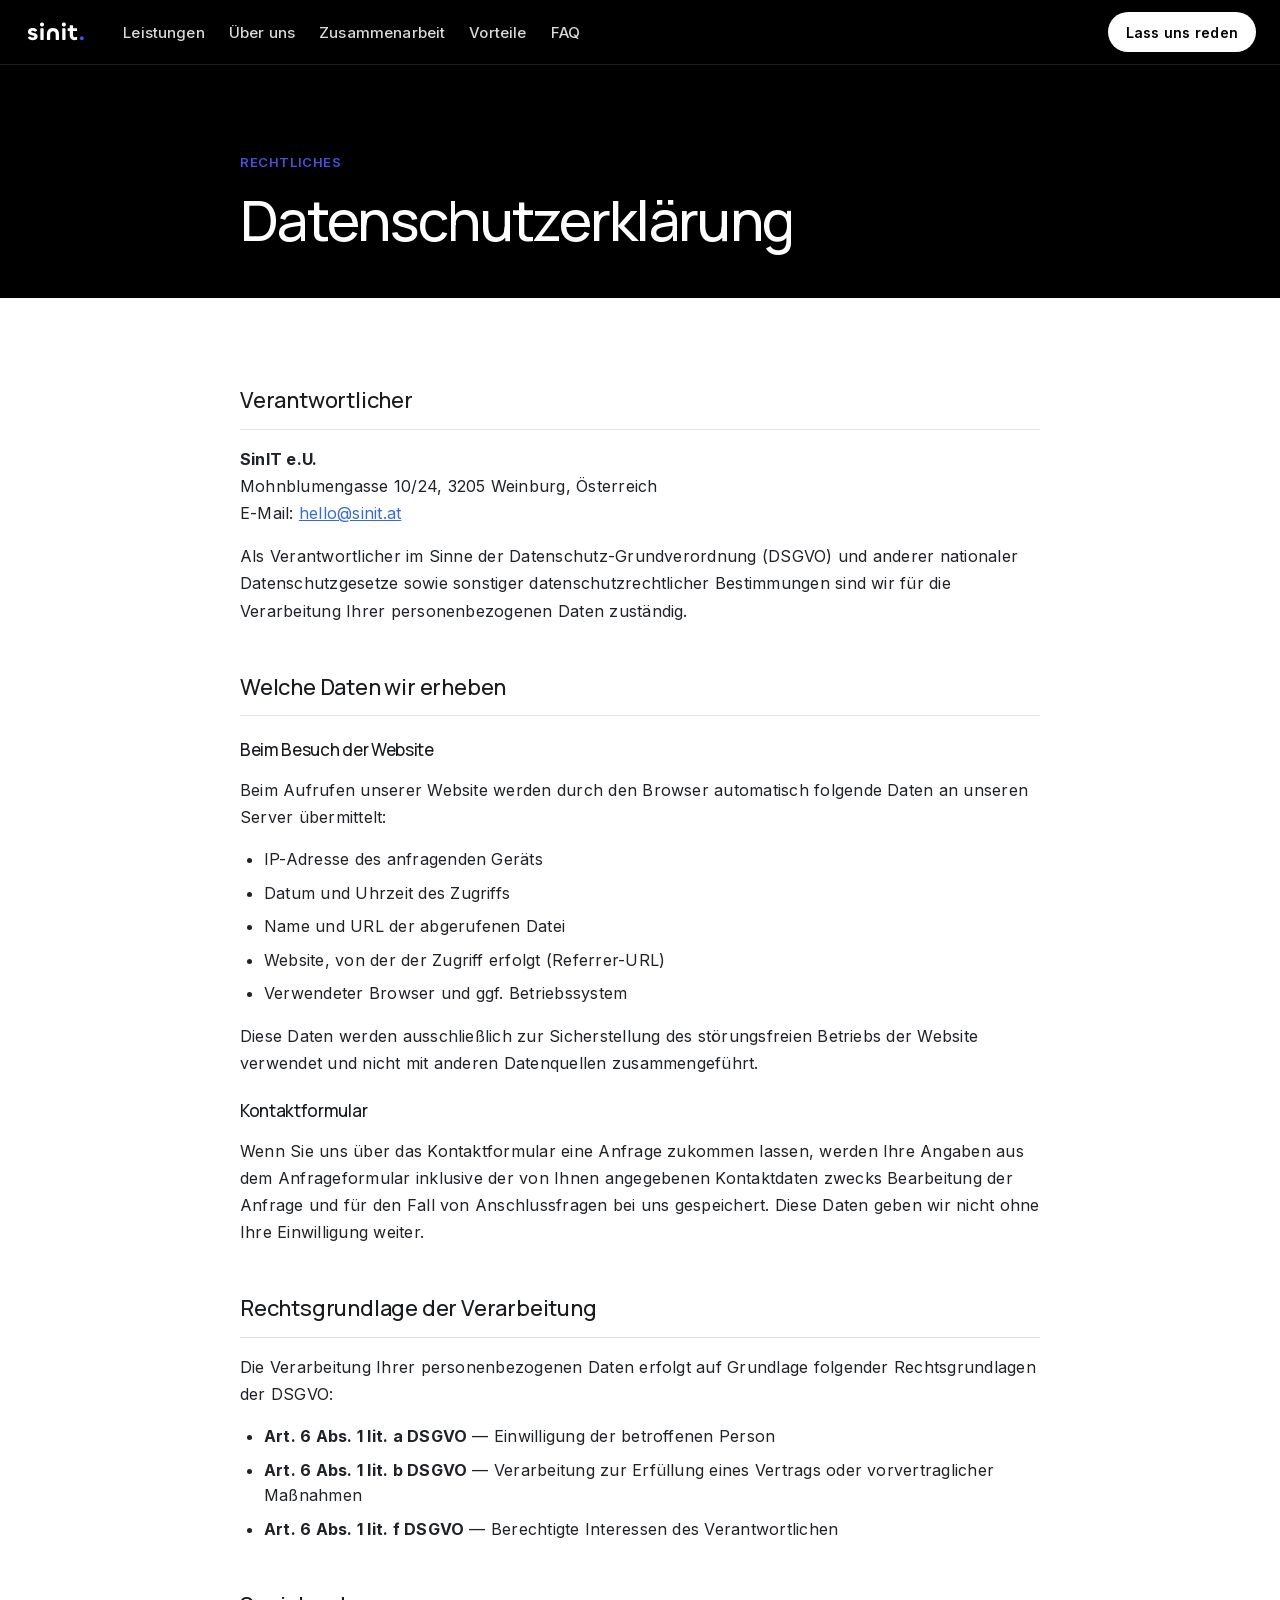
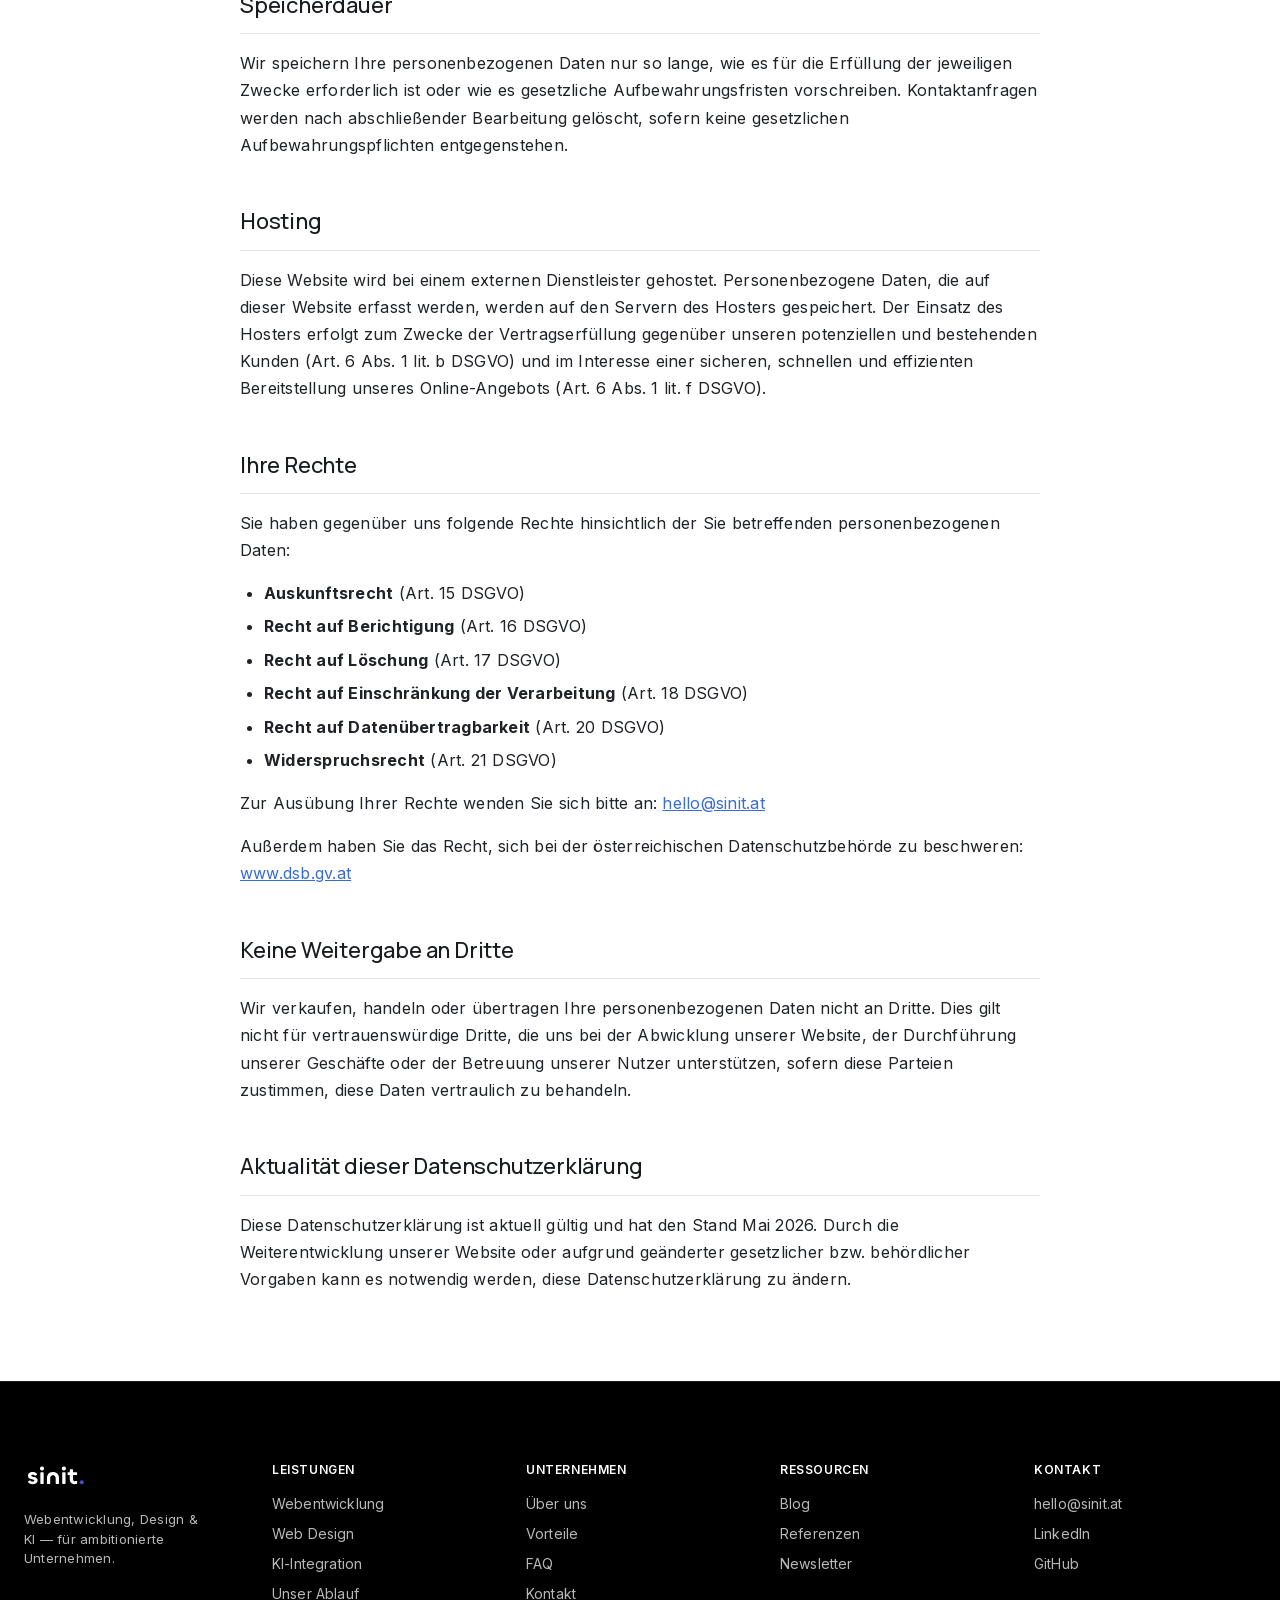
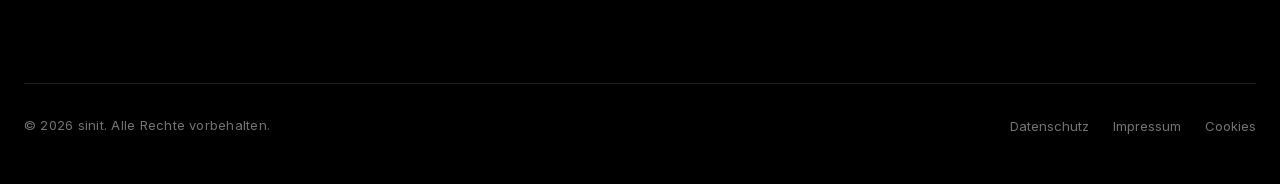
==== commit a8a9b88c: "added custom logo" ====
--- a/datenschutz.html
+++ b/datenschutz.html
@@ -18,11 +18,7 @@
           class="navbar__brand"
           aria-label="sinit Startseite"
         >
-          <img
-            src="assets/logo-sinit-light.svg"
-            alt="sinit"
-            class="navbar__logo"
-          />
+          <img src="assets/sinit-light.svg" alt="sinit" class="navbar__logo" />
         </a>
         <nav class="navbar__nav" aria-label="Hauptnavigation">
           <a href="index.html#services" class="navbar__link">Leistungen</a>
@@ -239,7 +235,7 @@
               aria-label="sinit Startseite"
             >
               <img
-                src="assets/logo-sinit-light.svg"
+                src="assets/sinit-light.svg"
                 alt="sinit"
                 class="footer__logo"
               />
